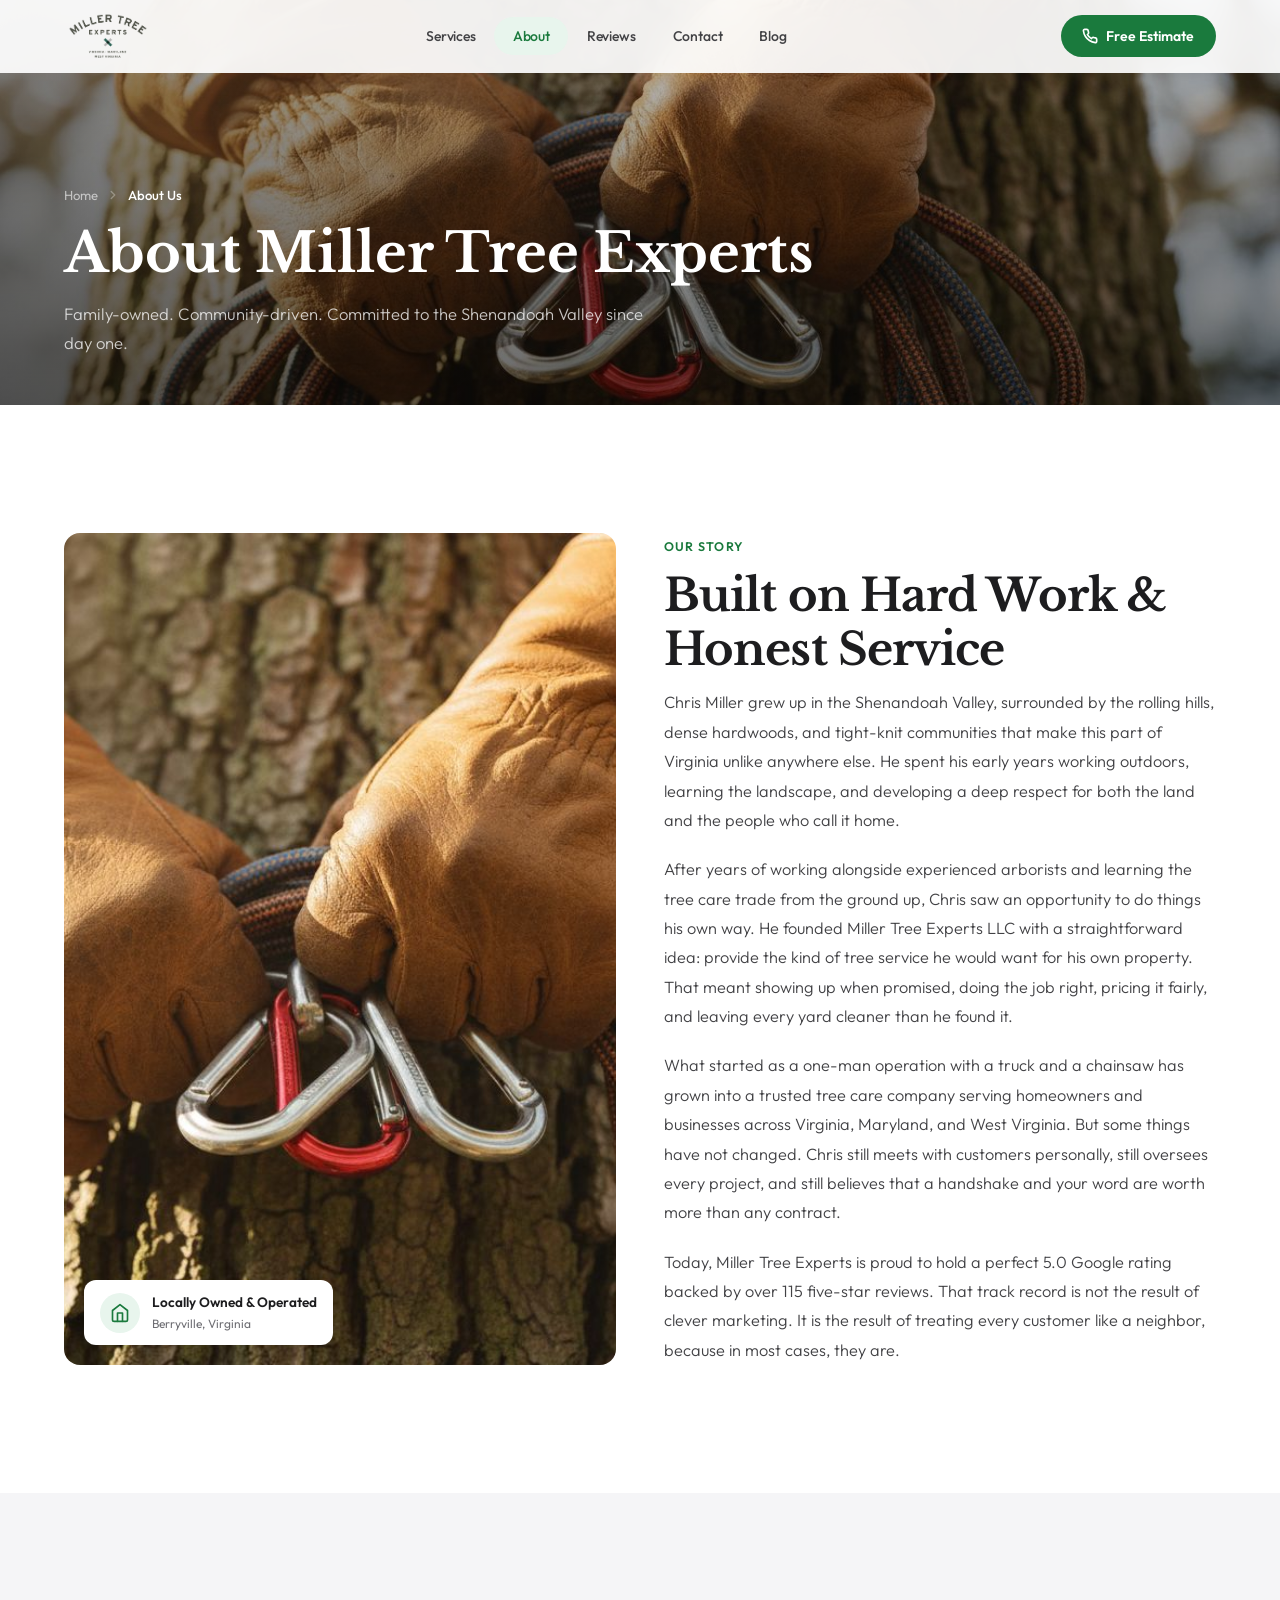
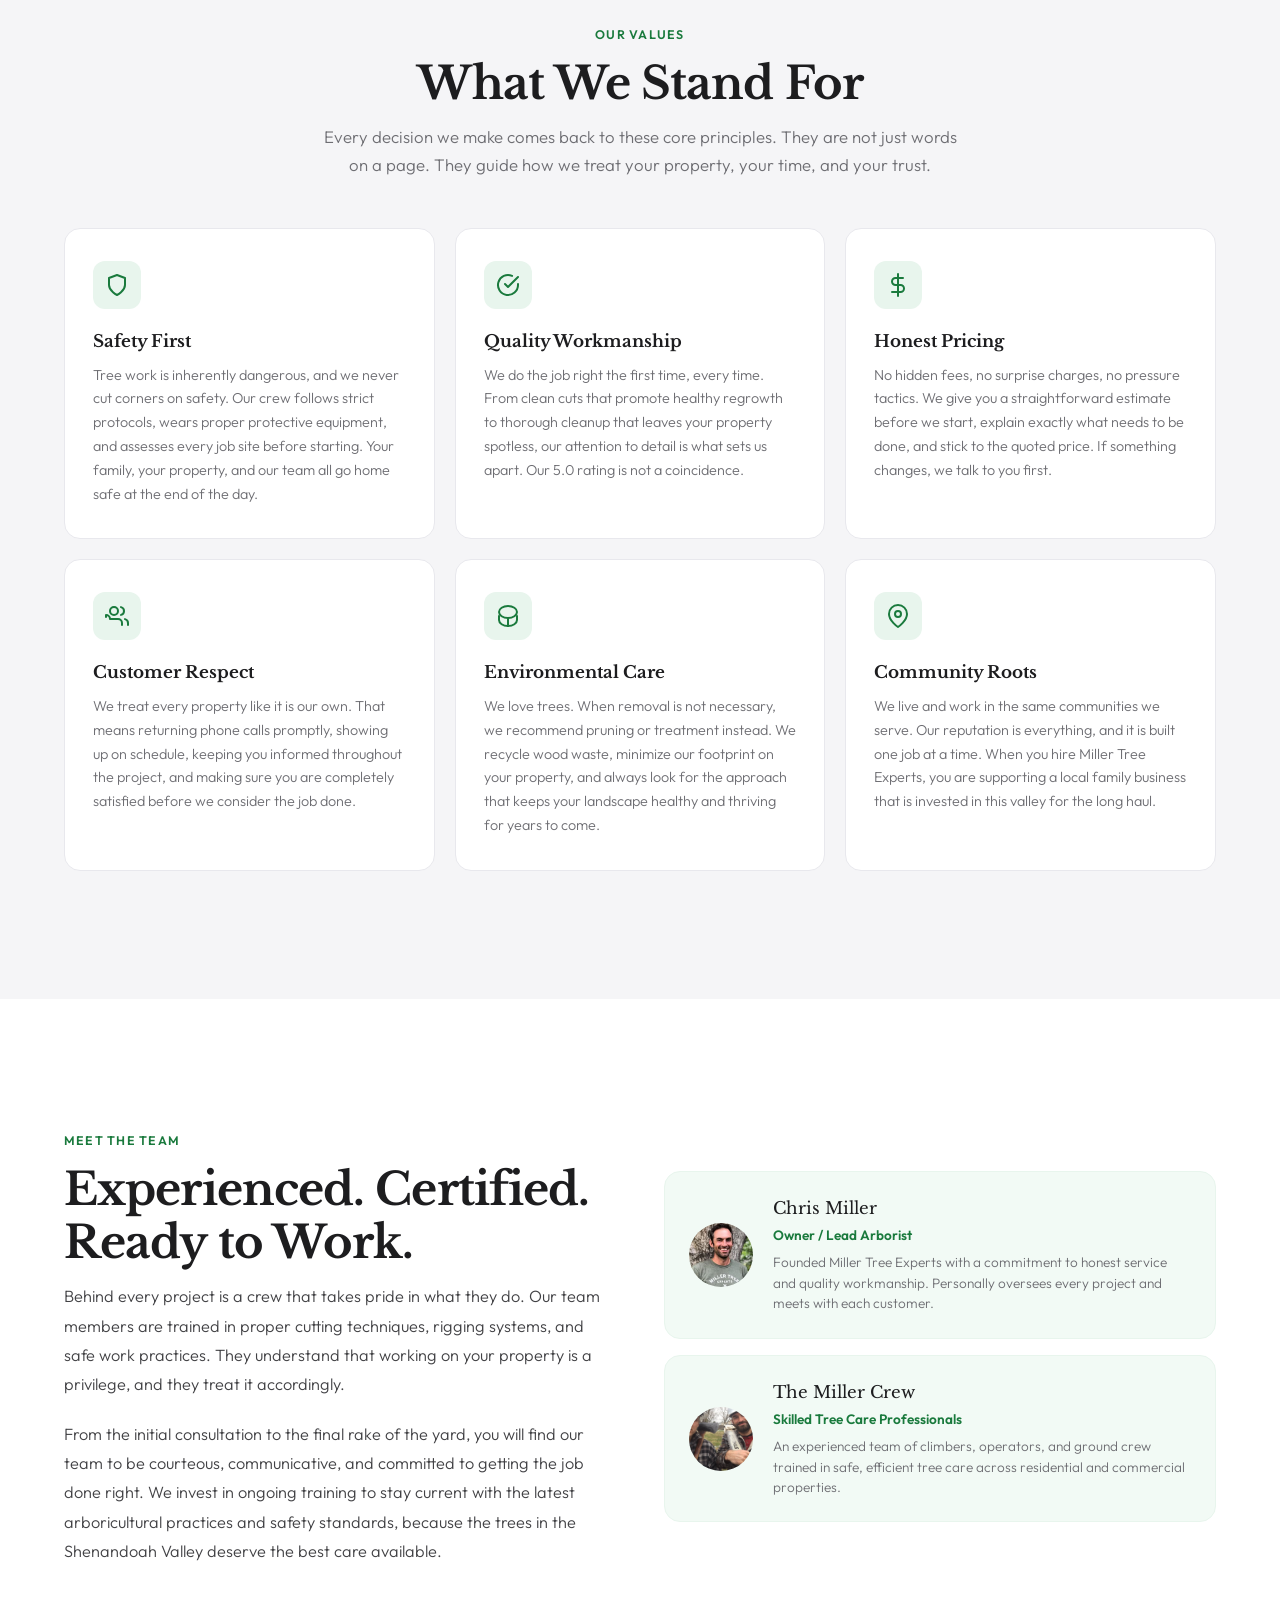
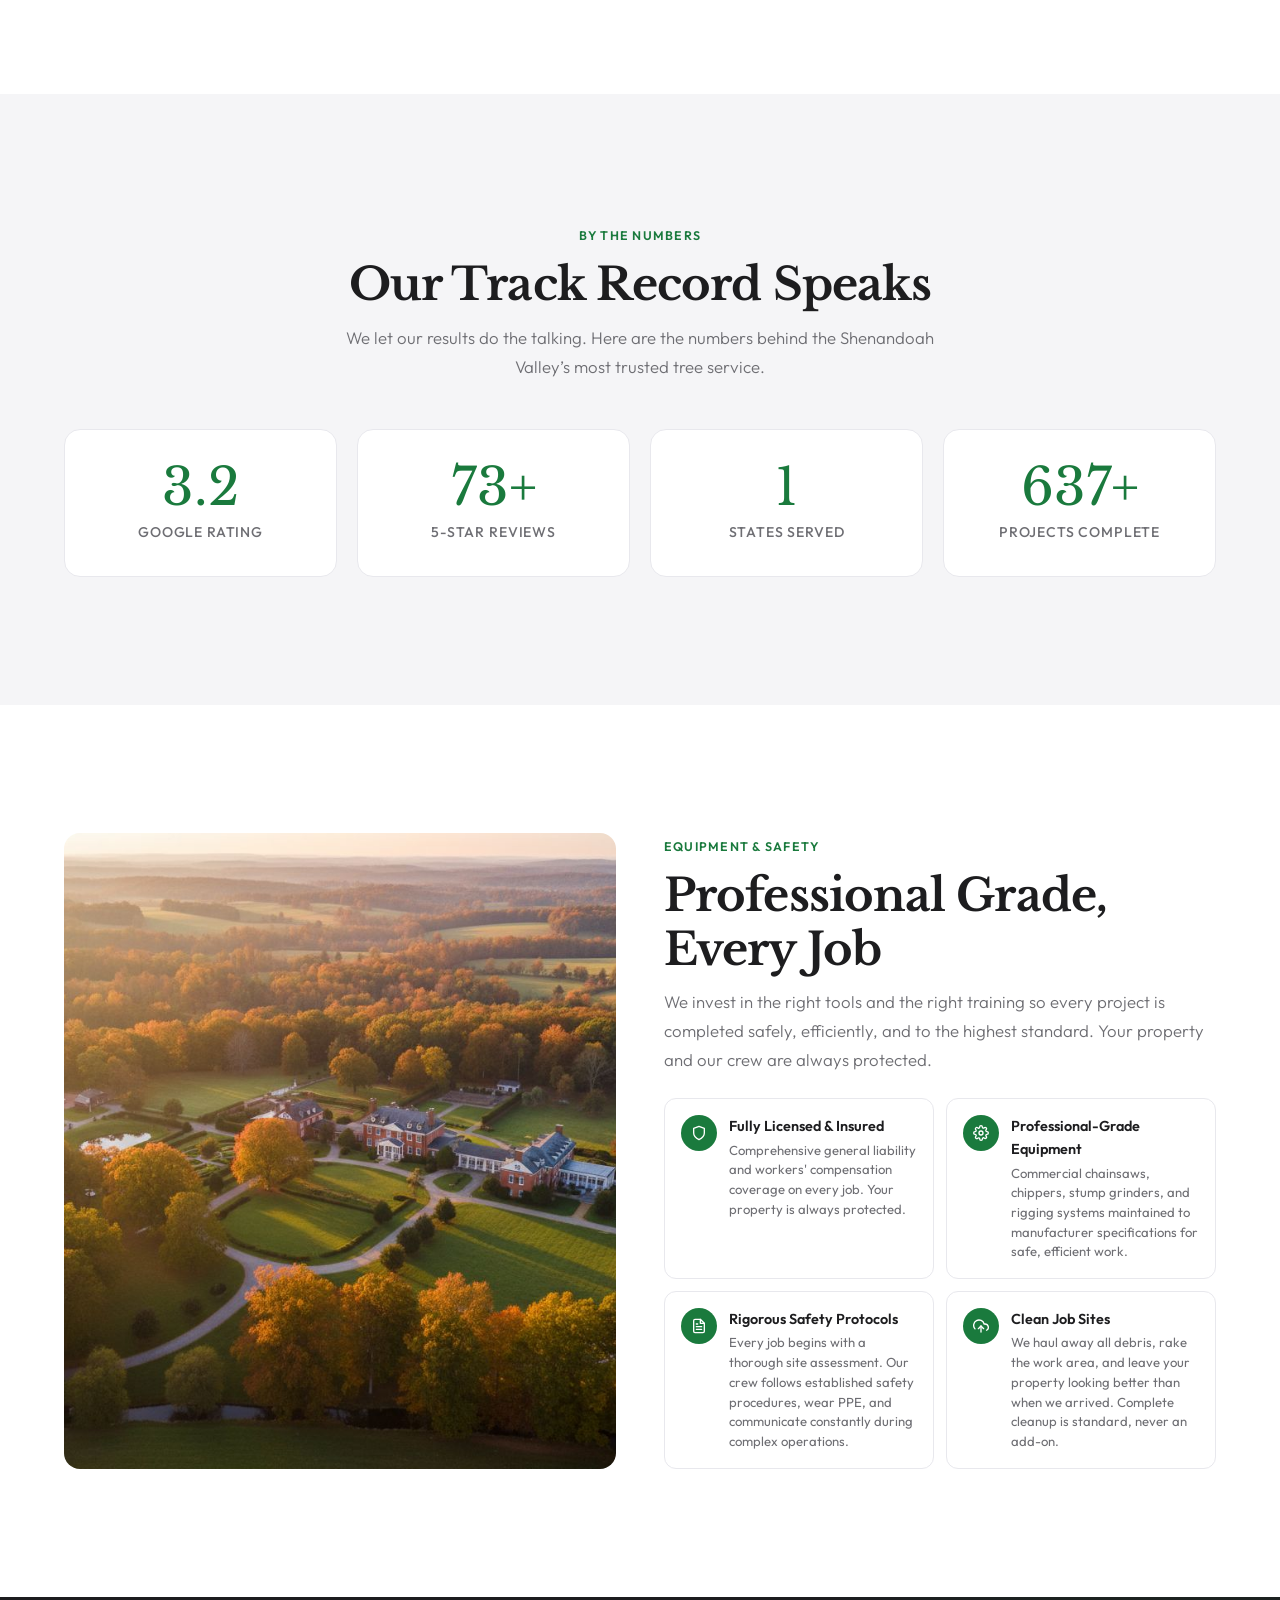
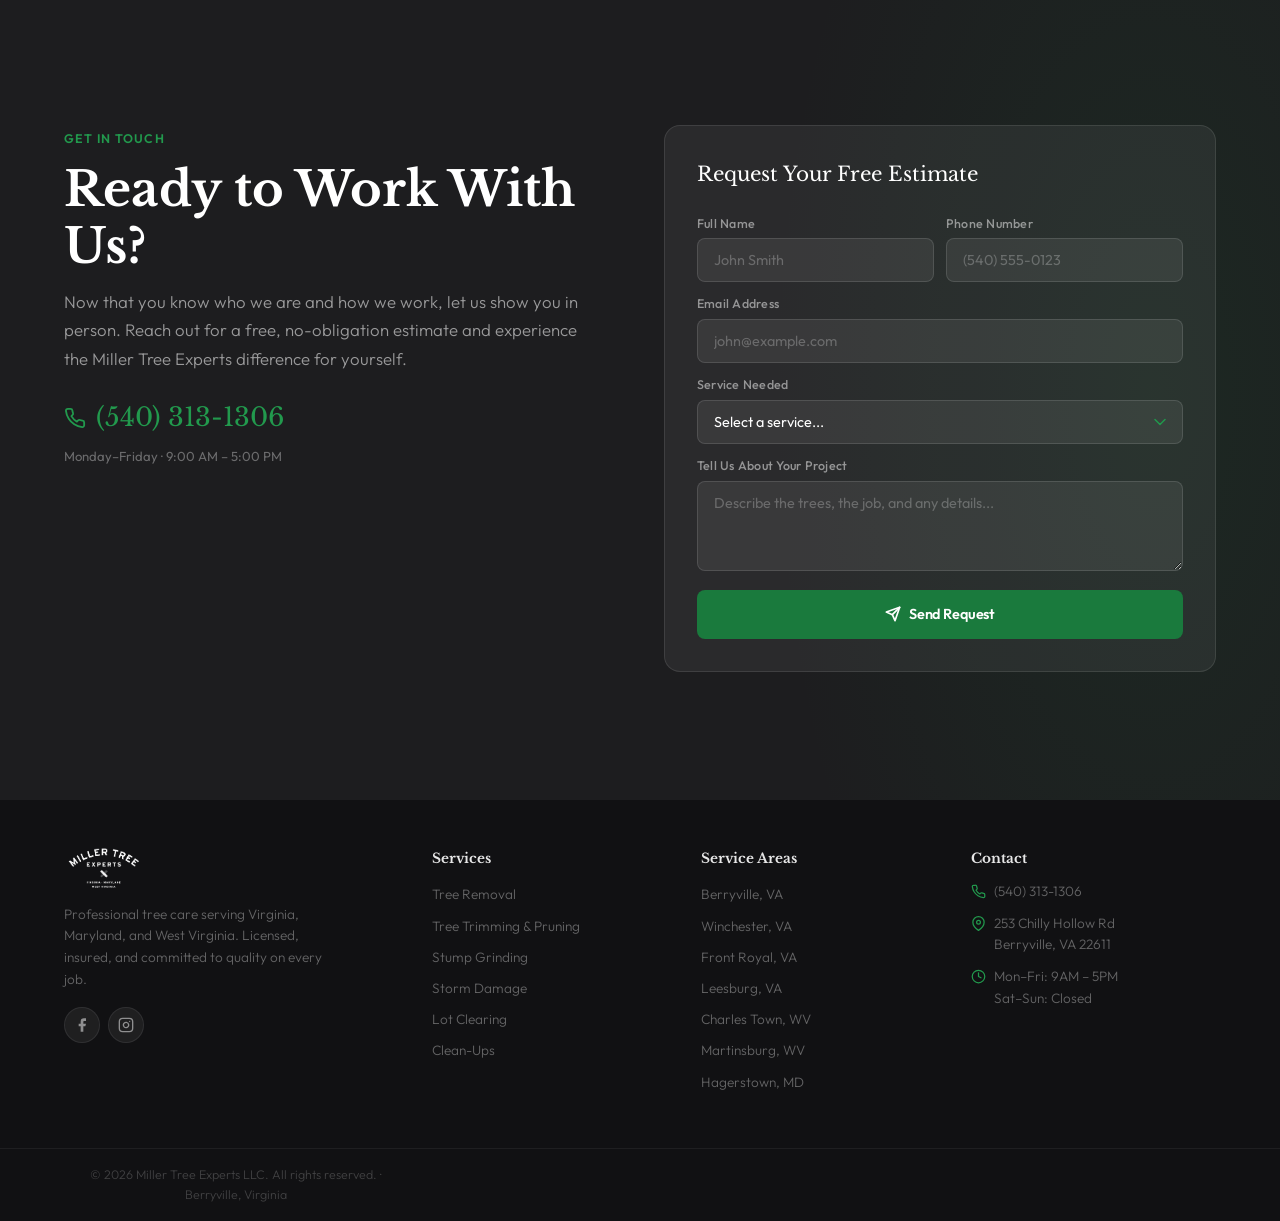
==== prototype/about.html @ 038001fb "Add all prototype pages, SEO data, and competitor research Complete prototype with all inner pages (" ====
<!DOCTYPE html>
<html lang="en">
<head>
    <meta charset="UTF-8">
    <meta name="viewport" content="width=device-width, initial-scale=1.0">
    <title>About Miller Tree Experts | Berryville VA Tree Service | Our Story</title>
    <meta name="description" content="Learn about Miller Tree Experts LLC — a family-owned tree service in Berryville, VA. Owner Chris Miller and his experienced crew serve Virginia, Maryland &amp; West Virginia with honest, quality tree care. 5.0 Google rated.">
    <meta name="keywords" content="about miller tree experts, tree service berryville va, chris miller arborist, shenandoah valley tree service, local tree company, family owned tree service">
    <meta property="og:title" content="About Miller Tree Experts | Berryville VA Tree Service">
    <meta property="og:description" content="Family-owned tree care serving Virginia, Maryland &amp; West Virginia. Meet the team behind the Shenandoah Valley's most trusted tree service.">
    <meta property="og:type" content="website">
    <meta property="og:url" content="https://millertreeexperts.com/about">
    <meta property="og:image" content="https://millertreeexperts.com/og-image.jpg">
    <meta name="twitter:card" content="summary_large_image">
    <link rel="canonical" href="https://millertreeexperts.com/about">

    <link rel="preconnect" href="https://fonts.googleapis.com">
    <link rel="preconnect" href="https://fonts.gstatic.com" crossorigin>
    <link href="https://fonts.googleapis.com/css2?family=Libre+Baskerville:ital,wght@0,400;0,700;1,400&family=Outfit:wght@300;400;500;600;700&display=swap" rel="stylesheet">

    <script type="application/ld+json">
    [
        {
            "@context": "https://schema.org",
            "@type": "LocalBusiness",
            "name": "Miller Tree Experts LLC",
            "image": "https://millertreeexperts.com/logo.png",
            "description": "Family-owned tree-care company specializing in tree removal, pruning, stump grinding and clean-ups serving Virginia, Maryland, and West Virginia.",
            "@id": "https://millertreeexperts.com",
            "url": "https://millertreeexperts.com",
            "telephone": "(540) 313-1306",
            "address": {
                "@type": "PostalAddress",
                "streetAddress": "253 Chilly Hollow Rd",
                "addressLocality": "Berryville",
                "addressRegion": "VA",
                "postalCode": "22611",
                "addressCountry": "US"
            },
            "geo": {
                "@type": "GeoCoordinates",
                "latitude": 39.1518,
                "longitude": -77.9714
            },
            "openingHoursSpecification": [
                {
                    "@type": "OpeningHoursSpecification",
                    "dayOfWeek": ["Monday","Tuesday","Wednesday","Thursday","Friday"],
                    "opens": "09:00",
                    "closes": "17:00"
                }
            ],
            "aggregateRating": {
                "@type": "AggregateRating",
                "ratingValue": "5.0",
                "reviewCount": "115",
                "bestRating": "5"
            },
            "areaServed": [
                {"@type": "State", "name": "Virginia"},
                {"@type": "State", "name": "Maryland"},
                {"@type": "State", "name": "West Virginia"}
            ],
            "founder": {
                "@type": "Person",
                "name": "Chris Miller",
                "jobTitle": "Owner / Lead Arborist"
            },
            "sameAs": [
                "https://www.facebook.com/millertreeexpert/",
                "https://www.instagram.com/millertreeexperts/"
            ]
        },
        {
            "@context": "https://schema.org",
            "@type": "AboutPage",
            "name": "About Miller Tree Experts",
            "description": "Learn about Miller Tree Experts LLC, a family-owned tree service based in Berryville, Virginia, serving communities across Virginia, Maryland, and West Virginia.",
            "url": "https://millertreeexperts.com/about",
            "mainEntity": {
                "@type": "LocalBusiness",
                "@id": "https://millertreeexperts.com"
            }
        }
    ]
    </script>

    <link rel="stylesheet" href="css/global.css">

    <style>
        /* ========================================
           OUR STORY (about grid)
           ======================================== */
        .story__grid {
            display: grid;
            grid-template-columns: 1fr;
            gap: var(--space-lg);
            align-items: stretch;
        }
        .story__image {
            border-radius: var(--radius-lg);
            overflow: hidden;
            position: relative;
        }
        .story__image img {
            width: 100%;
            height: 100%;
            object-fit: cover;
        }
        .story__image-badge {
            position: absolute;
            bottom: 1.25rem;
            left: 1.25rem;
            background: var(--white);
            border-radius: var(--radius-md);
            padding: 0.75rem 1rem;
            display: flex;
            align-items: center;
            gap: 0.75rem;
            box-shadow: var(--shadow-lg);
        }
        .story__image-badge-icon {
            width: 40px; height: 40px;
            background: var(--green-pale);
            border-radius: 50%;
            display: flex;
            align-items: center;
            justify-content: center;
        }
        .story__image-badge-icon svg { width: 20px; height: 20px; color: var(--green); }
        .story__image-badge-text { font-weight: 600; font-size: 0.85rem; }
        .story__image-badge-sub { font-size: 0.75rem; color: var(--slate-light); }

        .story__text p {
            font-size: 1.02rem;
            color: var(--slate-mid);
            line-height: 1.8;
            margin-bottom: 1.25rem;
            font-weight: 300;
        }
        .story__text p:last-child {
            margin-bottom: 0;
        }

        /* ========================================
           VALUES GRID
           ======================================== */
        .values__grid {
            display: grid;
            grid-template-columns: 1fr;
            gap: 1.25rem;
        }
        .value-card {
            background: var(--white);
            border: 1px solid var(--gray-200);
            border-radius: var(--radius-lg);
            padding: 2rem 1.75rem;
            transition: transform var(--transition), box-shadow var(--transition), border-color var(--transition);
        }
        .value-card:hover {
            transform: translateY(-4px);
            box-shadow: var(--shadow-lg);
            border-color: transparent;
        }
        .value-card__icon {
            width: 48px; height: 48px;
            background: var(--green-pale);
            border-radius: var(--radius-md);
            display: flex;
            align-items: center;
            justify-content: center;
            color: var(--green);
            margin-bottom: 1.25rem;
        }
        .value-card__icon svg { width: 24px; height: 24px; }
        .value-card__title {
            font-family: var(--font-heading);
            font-size: 1.05rem;
            color: var(--slate);
            margin-bottom: 0.5rem;
        }
        .value-card__desc {
            font-size: 0.9rem;
            color: var(--slate-light);
            line-height: 1.65;
            font-weight: 300;
        }

        /* ========================================
           TEAM SECTION
           ======================================== */
        .team__grid {
            display: grid;
            grid-template-columns: 1fr;
            gap: var(--space-lg);
            align-items: center;
        }
        .team__content p {
            font-size: 1.02rem;
            color: var(--slate-mid);
            line-height: 1.8;
            margin-bottom: 1.25rem;
            font-weight: 300;
        }
        .team__content p:last-child {
            margin-bottom: 0;
        }
        .team__members {
            display: grid;
            grid-template-columns: 1fr;
            gap: 1rem;
        }
        .team-card {
            display: flex;
            align-items: center;
            gap: 1.25rem;
            background: var(--green-wash);
            border: 1px solid var(--green-pale);
            border-radius: var(--radius-lg);
            padding: 1.5rem;
            transition: transform var(--transition), box-shadow var(--transition);
        }
        .team-card:hover {
            transform: translateY(-2px);
            box-shadow: var(--shadow-md);
        }
        .team-card__avatar {
            width: 64px; height: 64px;
            min-width: 64px;
            border-radius: 50%;
            overflow: hidden;
        }
        .team-card__avatar img {
            width: 100%;
            height: 100%;
            object-fit: cover;
            display: block;
        }
        .team-card__name {
            font-family: var(--font-heading);
            font-size: 1.05rem;
            color: var(--slate);
            margin-bottom: 0.15rem;
        }
        .team-card__role {
            font-size: 0.85rem;
            color: var(--green);
            font-weight: 600;
            margin-bottom: 0.35rem;
        }
        .team-card__desc {
            font-size: 0.85rem;
            color: var(--slate-light);
            line-height: 1.5;
            font-weight: 300;
        }

        /* ========================================
           STATS (bigger version)
           ======================================== */
        .stats-big {
            display: grid;
            grid-template-columns: repeat(2, 1fr);
            gap: 1.25rem;
        }
        .stat-big {
            background: var(--white);
            border: 1px solid var(--gray-200);
            border-radius: var(--radius-lg);
            padding: 2rem 1.5rem;
            text-align: center;
            transition: transform var(--transition), box-shadow var(--transition);
        }
        .stat-big:hover {
            transform: translateY(-4px);
            box-shadow: var(--shadow-lg);
        }
        .stat-big__number {
            font-family: var(--font-heading);
            font-size: clamp(2.4rem, 4vw, 3.2rem);
            color: var(--green);
            line-height: 1;
            margin-bottom: 0.5rem;
        }
        .stat-big__label {
            font-size: 0.88rem;
            font-weight: 500;
            color: var(--slate-light);
            text-transform: uppercase;
            letter-spacing: 0.06em;
        }

        /* ========================================
           EQUIPMENT SECTION
           ======================================== */
        .equipment__grid {
            display: grid;
            grid-template-columns: 1fr;
            gap: var(--space-lg);
            align-items: stretch;
        }
        .equipment__image {
            border-radius: var(--radius-lg);
            overflow: hidden;
        }
        .equipment__image img {
            width: 100%;
            height: 100%;
            object-fit: cover;
        }
        .equipment__features {
            display: grid;
            grid-template-columns: 1fr;
            gap: 0.75rem;
            margin-top: var(--space-md);
        }
        .equipment__feat {
            display: flex;
            align-items: flex-start;
            gap: 0.75rem;
            padding: 1rem;
            background: var(--white);
            border-radius: var(--radius-md);
            border: 1px solid var(--gray-200);
        }
        .equipment__feat-icon {
            width: 36px; height: 36px;
            min-width: 36px;
            background: var(--green);
            border-radius: 50%;
            display: flex;
            align-items: center;
            justify-content: center;
            color: var(--white);
        }
        .equipment__feat-icon svg { width: 16px; height: 16px; }
        .equipment__feat-title {
            font-weight: 600;
            font-size: 0.9rem;
            margin-bottom: 0.15rem;
        }
        .equipment__feat-desc {
            font-size: 0.82rem;
            color: var(--slate-light);
            line-height: 1.5;
        }

        /* ========================================
           RESPONSIVE
           ======================================== */
        @media (min-width: 640px) {
            .values__grid { grid-template-columns: repeat(2, 1fr); }
            .stats-big { grid-template-columns: repeat(4, 1fr); }
            .team__members { grid-template-columns: 1fr; }
            .equipment__features { grid-template-columns: 1fr 1fr; }
        }

        @media (min-width: 768px) {
            .values__grid { grid-template-columns: repeat(3, 1fr); }
        }

        @media (min-width: 1024px) {
            .story__grid { grid-template-columns: 1fr 1fr; }
            .team__grid { grid-template-columns: 1fr 1fr; }
            .equipment__grid { grid-template-columns: 1fr 1fr; }
        }
    </style>
</head>

<body>

    <!-- NAV -->
    <header class="nav" role="banner">
        <div class="container">
            <a href="index-v2.html" class="nav__logo" aria-label="Miller Tree Experts - Home">
                <img src="images/miller-tree-logo.png" alt="Miller Tree Experts LLC logo" width="140" height="44">
            </a>
            <nav class="nav__links" aria-label="Main navigation">
                <a href="services.html">Services</a>
                <a href="about.html" class="active">About</a>
                <a href="reviews.html">Reviews</a>
                <a href="contact.html">Contact</a>
                <a href="blog.html">Blog</a>
            </nav>
            <div class="nav__cta">
                <a href="contact.html">
                    <svg viewBox="0 0 24 24" fill="none" stroke="currentColor" stroke-width="2.5" stroke-linecap="round" stroke-linejoin="round"><path d="M22 16.92v3a2 2 0 01-2.18 2 19.79 19.79 0 01-8.63-3.07 19.5 19.5 0 01-6-6 19.79 19.79 0 01-3.07-8.67A2 2 0 014.11 2h3a2 2 0 012 1.72c.127.96.361 1.903.7 2.81a2 2 0 01-.45 2.11L8.09 9.91a16 16 0 006 6l1.27-1.27a2 2 0 012.11-.45c.907.339 1.85.573 2.81.7A2 2 0 0122 16.92z"/></svg>
                    Free Estimate
                </a>
            </div>
            <button class="nav__toggle" aria-label="Toggle menu" aria-expanded="false">
                <span></span>
            </button>
        </div>
        <nav class="nav__mobile" aria-label="Mobile navigation">
            <div class="nav__mobile-inner">
                <a href="services.html">Services</a>
                <a href="about.html">About</a>
                <a href="reviews.html">Reviews</a>
                <a href="contact.html">Contact</a>
                <a href="blog.html">Blog</a>
                <a href="tel:5403131306" class="nav__mobile-phone">
                    <svg viewBox="0 0 24 24" fill="none" stroke="currentColor" stroke-width="2.5" stroke-linecap="round" stroke-linejoin="round" width="16" height="16"><path d="M22 16.92v3a2 2 0 01-2.18 2 19.79 19.79 0 01-8.63-3.07 19.5 19.5 0 01-6-6 19.79 19.79 0 01-3.07-8.67A2 2 0 014.11 2h3a2 2 0 012 1.72c.127.96.361 1.903.7 2.81a2 2 0 01-.45 2.11L8.09 9.91a16 16 0 006 6l1.27-1.27a2 2 0 012.11-.45c.907.339 1.85.573 2.81.7A2 2 0 0122 16.92z"/></svg>
                    (540) 313-1306
                </a>
            </div>
        </nav>
    </header>

    <main>

        <!-- PAGE HERO -->
        <section class="page-hero" aria-labelledby="page-hero-title">
            <div class="page-hero__image" role="presentation">
                <img src="images/generated/about-bg.jpg" alt="" aria-hidden="true">
            </div>
            <div class="page-hero__content">
                <div class="container">
                    <nav class="page-hero__breadcrumb" aria-label="Breadcrumb">
                        <a href="index-v2.html">Home</a>
                        <svg viewBox="0 0 24 24" fill="none" stroke="currentColor" stroke-width="2.5" stroke-linecap="round" stroke-linejoin="round"><polyline points="9 18 15 12 9 6"/></svg>
                        <span>About Us</span>
                    </nav>
                    <h1 id="page-hero-title" class="page-hero__title">About Miller Tree Experts</h1>
                    <p class="page-hero__subtitle">Family-owned. Community-driven. Committed to the Shenandoah Valley since day one.</p>
                </div>
            </div>
        </section>

        <!-- OUR STORY -->
        <section class="section section--lg" aria-labelledby="story-title">
            <div class="container">
                <div class="story__grid">
                    <div class="story__image reveal">
                        <img src="images/generated/about-bg.jpg" alt="Miller Tree Experts crew working on a tree care project in the Shenandoah Valley" loading="lazy">
                        <div class="story__image-badge">
                            <div class="story__image-badge-icon">
                                <svg viewBox="0 0 24 24" fill="none" stroke="currentColor" stroke-width="2" stroke-linecap="round" stroke-linejoin="round"><path d="M3 9l9-7 9 7v11a2 2 0 01-2 2H5a2 2 0 01-2-2z"/><polyline points="9 22 9 12 15 12 15 22"/></svg>
                            </div>
                            <div>
                                <div class="story__image-badge-text">Locally Owned &amp; Operated</div>
                                <div class="story__image-badge-sub">Berryville, Virginia</div>
                            </div>
                        </div>
                    </div>

                    <div class="reveal">
                        <div class="section__eyebrow">Our Story</div>
                        <h2 id="story-title" class="section__title">Built on Hard Work &amp; Honest Service</h2>
                        <div class="story__text">
                            <p>Chris Miller grew up in the Shenandoah Valley, surrounded by the rolling hills, dense hardwoods, and tight-knit communities that make this part of Virginia unlike anywhere else. He spent his early years working outdoors, learning the landscape, and developing a deep respect for both the land and the people who call it home.</p>
                            <p>After years of working alongside experienced arborists and learning the tree care trade from the ground up, Chris saw an opportunity to do things his own way. He founded Miller Tree Experts LLC with a straightforward idea: provide the kind of tree service he would want for his own property. That meant showing up when promised, doing the job right, pricing it fairly, and leaving every yard cleaner than he found it.</p>
                            <p>What started as a one-man operation with a truck and a chainsaw has grown into a trusted tree care company serving homeowners and businesses across Virginia, Maryland, and West Virginia. But some things have not changed. Chris still meets with customers personally, still oversees every project, and still believes that a handshake and your word are worth more than any contract.</p>
                            <p>Today, Miller Tree Experts is proud to hold a perfect 5.0 Google rating backed by over 115 five-star reviews. That track record is not the result of clever marketing. It is the result of treating every customer like a neighbor, because in most cases, they are.</p>
                        </div>
                    </div>
                </div>
            </div>
        </section>

        <!-- VALUES -->
        <section class="section section--lg section--gray" aria-labelledby="values-title">
            <div class="container">
                <div class="section__header reveal">
                    <div class="section__eyebrow">Our Values</div>
                    <h2 id="values-title" class="section__title">What We Stand For</h2>
                    <p class="section__desc">Every decision we make comes back to these core principles. They are not just words on a page. They guide how we treat your property, your time, and your trust.</p>
                </div>

                <div class="values__grid">
                    <article class="value-card reveal reveal-d1">
                        <div class="value-card__icon">
                            <svg viewBox="0 0 24 24" fill="none" stroke="currentColor" stroke-width="2" stroke-linecap="round" stroke-linejoin="round"><path d="M12 22s8-4 8-10V5l-8-3-8 3v7c0 6 8 10 8 10z"/></svg>
                        </div>
                        <h3 class="value-card__title">Safety First</h3>
                        <p class="value-card__desc">Tree work is inherently dangerous, and we never cut corners on safety. Our crew follows strict protocols, wears proper protective equipment, and assesses every job site before starting. Your family, your property, and our team all go home safe at the end of the day.</p>
                    </article>

                    <article class="value-card reveal reveal-d2">
                        <div class="value-card__icon">
                            <svg viewBox="0 0 24 24" fill="none" stroke="currentColor" stroke-width="2" stroke-linecap="round" stroke-linejoin="round"><path d="M22 11.08V12a10 10 0 11-5.93-9.14"/><polyline points="22 4 12 14.01 9 11.01"/></svg>
                        </div>
                        <h3 class="value-card__title">Quality Workmanship</h3>
                        <p class="value-card__desc">We do the job right the first time, every time. From clean cuts that promote healthy regrowth to thorough cleanup that leaves your property spotless, our attention to detail is what sets us apart. Our 5.0 rating is not a coincidence.</p>
                    </article>

                    <article class="value-card reveal reveal-d3">
                        <div class="value-card__icon">
                            <svg viewBox="0 0 24 24" fill="none" stroke="currentColor" stroke-width="2" stroke-linecap="round" stroke-linejoin="round"><line x1="12" y1="1" x2="12" y2="23"/><path d="M17 5H9.5a3.5 3.5 0 000 7h5a3.5 3.5 0 010 7H6"/></svg>
                        </div>
                        <h3 class="value-card__title">Honest Pricing</h3>
                        <p class="value-card__desc">No hidden fees, no surprise charges, no pressure tactics. We give you a straightforward estimate before we start, explain exactly what needs to be done, and stick to the quoted price. If something changes, we talk to you first.</p>
                    </article>

                    <article class="value-card reveal reveal-d4">
                        <div class="value-card__icon">
                            <svg viewBox="0 0 24 24" fill="none" stroke="currentColor" stroke-width="2" stroke-linecap="round" stroke-linejoin="round"><path d="M17 21v-2a4 4 0 00-4-4H5a4 4 0 00-4-4v2"/><circle cx="9" cy="7" r="4"/><path d="M23 21v-2a4 4 0 00-3-3.87"/><path d="M16 3.13a4 4 0 010 7.75"/></svg>
                        </div>
                        <h3 class="value-card__title">Customer Respect</h3>
                        <p class="value-card__desc">We treat every property like it is our own. That means returning phone calls promptly, showing up on schedule, keeping you informed throughout the project, and making sure you are completely satisfied before we consider the job done.</p>
                    </article>

                    <article class="value-card reveal reveal-d5">
                        <div class="value-card__icon">
                            <svg viewBox="0 0 24 24" fill="none" stroke="currentColor" stroke-width="2" stroke-linecap="round" stroke-linejoin="round"><path d="M12 22c-4.97 0-9-2.686-9-6v-4"/><path d="M12 22c4.97 0 9-2.686 9-6v-4"/><path d="M12 14c-4.97 0-9-2.686-9-6S7.03 2 12 2s9 2.686 9 6-4.03 6-9 6z"/><path d="M12 14v8"/></svg>
                        </div>
                        <h3 class="value-card__title">Environmental Care</h3>
                        <p class="value-card__desc">We love trees. When removal is not necessary, we recommend pruning or treatment instead. We recycle wood waste, minimize our footprint on your property, and always look for the approach that keeps your landscape healthy and thriving for years to come.</p>
                    </article>

                    <article class="value-card reveal reveal-d6">
                        <div class="value-card__icon">
                            <svg viewBox="0 0 24 24" fill="none" stroke="currentColor" stroke-width="2" stroke-linecap="round" stroke-linejoin="round"><path d="M21 10c0 7-9 13-9 13s-9-6-9-13a9 9 0 0118 0z"/><circle cx="12" cy="10" r="3"/></svg>
                        </div>
                        <h3 class="value-card__title">Community Roots</h3>
                        <p class="value-card__desc">We live and work in the same communities we serve. Our reputation is everything, and it is built one job at a time. When you hire Miller Tree Experts, you are supporting a local family business that is invested in this valley for the long haul.</p>
                    </article>
                </div>
            </div>
        </section>

        <!-- MEET THE TEAM -->
        <section class="section section--lg" aria-labelledby="team-title">
            <div class="container">
                <div class="team__grid">
                    <div class="reveal">
                        <div class="section__eyebrow">Meet the Team</div>
                        <h2 id="team-title" class="section__title">Experienced. Certified. Ready to Work.</h2>
                        <div class="team__content">
                            <p>Behind every project is a crew that takes pride in what they do. Our team members are trained in proper cutting techniques, rigging systems, and safe work practices. They understand that working on your property is a privilege, and they treat it accordingly.</p>
                            <p>From the initial consultation to the final rake of the yard, you will find our team to be courteous, communicative, and committed to getting the job done right. We invest in ongoing training to stay current with the latest arboricultural practices and safety standards, because the trees in the Shenandoah Valley deserve the best care available.</p>
                        </div>
                    </div>

                    <div class="team__members reveal">
                        <div class="team-card reveal reveal-d1">
                            <div class="team-card__avatar">
                                <img src="images/fb-profile-1.jpg" alt="Chris Miller, Owner of Miller Tree Experts">
                            </div>
                            <div>
                                <div class="team-card__name">Chris Miller</div>
                                <div class="team-card__role">Owner / Lead Arborist</div>
                                <div class="team-card__desc">Founded Miller Tree Experts with a commitment to honest service and quality workmanship. Personally oversees every project and meets with each customer.</div>
                            </div>
                        </div>
                        <div class="team-card reveal reveal-d2">
                            <div class="team-card__avatar">
                                <img src="images/yelp-tree-service-4.jpg" alt="The Miller Tree Experts crew">
                            </div>
                            <div>
                                <div class="team-card__name">The Miller Crew</div>
                                <div class="team-card__role">Skilled Tree Care Professionals</div>
                                <div class="team-card__desc">An experienced team of climbers, operators, and ground crew trained in safe, efficient tree care across residential and commercial properties.</div>
                            </div>
                        </div>
                    </div>
                </div>
            </div>
        </section>

        <!-- STATS -->
        <section class="section section--lg section--gray" aria-labelledby="stats-title">
            <div class="container">
                <div class="section__header reveal">
                    <div class="section__eyebrow">By The Numbers</div>
                    <h2 id="stats-title" class="section__title">Our Track Record Speaks</h2>
                    <p class="section__desc">We let our results do the talking. Here are the numbers behind the Shenandoah Valley&rsquo;s most trusted tree service.</p>
                </div>

                <div class="stats-big reveal">
                    <div class="stat-big reveal reveal-d1">
                        <div class="stat-big__number" data-count="5.0" data-decimals="1">0</div>
                        <div class="stat-big__label">Google Rating</div>
                    </div>
                    <div class="stat-big reveal reveal-d2">
                        <div class="stat-big__number" data-count="115" data-suffix="+">0</div>
                        <div class="stat-big__label">5-Star Reviews</div>
                    </div>
                    <div class="stat-big reveal reveal-d3">
                        <div class="stat-big__number" data-count="3">0</div>
                        <div class="stat-big__label">States Served</div>
                    </div>
                    <div class="stat-big reveal reveal-d4">
                        <div class="stat-big__number" data-count="1000" data-suffix="+">0</div>
                        <div class="stat-big__label">Projects Complete</div>
                    </div>
                </div>
            </div>
        </section>

        <!-- EQUIPMENT & SAFETY -->
        <section class="section section--lg" aria-labelledby="equipment-title">
            <div class="container">
                <div class="equipment__grid">
                    <div class="equipment__image reveal">
                        <img src="images/generated/property-trees.jpg" alt="Miller Tree Experts professional equipment at a residential job site" loading="lazy">
                    </div>

                    <div class="reveal">
                        <div class="section__eyebrow">Equipment &amp; Safety</div>
                        <h2 id="equipment-title" class="section__title">Professional Grade, Every Job</h2>
                        <p class="section__desc">We invest in the right tools and the right training so every project is completed safely, efficiently, and to the highest standard. Your property and our crew are always protected.</p>

                        <div class="equipment__features">
                            <div class="equipment__feat reveal reveal-d1">
                                <div class="equipment__feat-icon">
                                    <svg viewBox="0 0 24 24" fill="none" stroke="currentColor" stroke-width="2" stroke-linecap="round" stroke-linejoin="round"><path d="M12 22s8-4 8-10V5l-8-3-8 3v7c0 6 8 10 8 10z"/></svg>
                                </div>
                                <div>
                                    <div class="equipment__feat-title">Fully Licensed &amp; Insured</div>
                                    <div class="equipment__feat-desc">Comprehensive general liability and workers' compensation coverage on every job. Your property is always protected.</div>
                                </div>
                            </div>
                            <div class="equipment__feat reveal reveal-d2">
                                <div class="equipment__feat-icon">
                                    <svg viewBox="0 0 24 24" fill="none" stroke="currentColor" stroke-width="2" stroke-linecap="round" stroke-linejoin="round"><circle cx="12" cy="12" r="3"/><path d="M19.4 15a1.65 1.65 0 00.33 1.82l.06.06a2 2 0 010 2.83 2 2 0 01-2.83 0l-.06-.06a1.65 1.65 0 00-1.82-.33 1.65 1.65 0 00-1 1.51V21a2 2 0 01-4 0v-.09A1.65 1.65 0 009 19.4a1.65 1.65 0 00-1.82.33l-.06.06a2 2 0 01-2.83-2.83l.06-.06A1.65 1.65 0 004.68 15a1.65 1.65 0 00-1.51-1H3a2 2 0 010-4h.09A1.65 1.65 0 004.6 9a1.65 1.65 0 00-.33-1.82l-.06-.06a2 2 0 012.83-2.83l.06.06A1.65 1.65 0 009 4.68a1.65 1.65 0 001-1.51V3a2 2 0 014 0v.09a1.65 1.65 0 001 1.51 1.65 1.65 0 001.82-.33l.06-.06a2 2 0 012.83 2.83l-.06.06A1.65 1.65 0 0019.4 9a1.65 1.65 0 001.51 1H21a2 2 0 010 4h-.09a1.65 1.65 0 00-1.51 1z"/></svg>
                                </div>
                                <div>
                                    <div class="equipment__feat-title">Professional-Grade Equipment</div>
                                    <div class="equipment__feat-desc">Commercial chainsaws, chippers, stump grinders, and rigging systems maintained to manufacturer specifications for safe, efficient work.</div>
                                </div>
                            </div>
                            <div class="equipment__feat reveal reveal-d3">
                                <div class="equipment__feat-icon">
                                    <svg viewBox="0 0 24 24" fill="none" stroke="currentColor" stroke-width="2" stroke-linecap="round" stroke-linejoin="round"><path d="M14 2H6a2 2 0 00-2 2v16a2 2 0 002 2h12a2 2 0 002-2V8z"/><polyline points="14 2 14 8 20 8"/><line x1="16" y1="13" x2="8" y2="13"/><line x1="16" y1="17" x2="8" y2="17"/><polyline points="10 9 9 9 8 9"/></svg>
                                </div>
                                <div>
                                    <div class="equipment__feat-title">Rigorous Safety Protocols</div>
                                    <div class="equipment__feat-desc">Every job begins with a thorough site assessment. Our crew follows established safety procedures, wear PPE, and communicate constantly during complex operations.</div>
                                </div>
                            </div>
                            <div class="equipment__feat reveal reveal-d4">
                                <div class="equipment__feat-icon">
                                    <svg viewBox="0 0 24 24" fill="none" stroke="currentColor" stroke-width="2" stroke-linecap="round" stroke-linejoin="round"><polyline points="16 16 12 12 8 16"/><line x1="12" y1="12" x2="12" y2="21"/><path d="M20.39 18.39A5 5 0 0018 9h-1.26A8 8 0 103 16.3"/></svg>
                                </div>
                                <div>
                                    <div class="equipment__feat-title">Clean Job Sites</div>
                                    <div class="equipment__feat-desc">We haul away all debris, rake the work area, and leave your property looking better than when we arrived. Complete cleanup is standard, never an add-on.</div>
                                </div>
                            </div>
                        </div>
                    </div>
                </div>
            </div>
        </section>

        <!-- CTA -->
        <section class="cta" id="contact" aria-labelledby="cta-title">
            <div class="container">
                <div class="reveal">
                    <div class="section__eyebrow" style="color: var(--green-light);">Get In Touch</div>
                    <h2 id="cta-title" class="cta__title">Ready to Work With Us?</h2>
                    <p class="cta__text">Now that you know who we are and how we work, let us show you in person. Reach out for a free, no-obligation estimate and experience the Miller Tree Experts difference for yourself.</p>
                    <a href="tel:5403131306" class="cta__phone">
                        <svg viewBox="0 0 24 24" fill="none" stroke="currentColor" stroke-width="2" stroke-linecap="round" stroke-linejoin="round"><path d="M22 16.92v3a2 2 0 01-2.18 2 19.79 19.79 0 01-8.63-3.07 19.5 19.5 0 01-6-6 19.79 19.79 0 01-3.07-8.67A2 2 0 014.11 2h3a2 2 0 012 1.72c.127.96.361 1.903.7 2.81a2 2 0 01-.45 2.11L8.09 9.91a16 16 0 006 6l1.27-1.27a2 2 0 012.11-.45c.907.339 1.85.573 2.81.7A2 2 0 0122 16.92z"/></svg>
                        (540) 313-1306
                    </a>
                    <div class="cta__hours">Monday&ndash;Friday &middot; 9:00 AM &ndash; 5:00 PM</div>
                </div>

                <div class="cta__form reveal">
                    <div class="cta__form-title">Request Your Free Estimate</div>
                    <form action="#" method="POST" aria-label="Free estimate request form">
                        <div class="form-row">
                            <div class="form-group">
                                <label for="name">Full Name</label>
                                <input type="text" id="name" name="name" placeholder="John Smith" required>
                            </div>
                            <div class="form-group">
                                <label for="phone">Phone Number</label>
                                <input type="tel" id="phone" name="phone" placeholder="(540) 555-0123" required>
                            </div>
                        </div>
                        <div class="form-group">
                            <label for="email">Email Address</label>
                            <input type="email" id="email" name="email" placeholder="john@example.com">
                        </div>
                        <div class="form-group">
                            <label for="service">Service Needed</label>
                            <select id="service" name="service" required>
                                <option value="" disabled selected>Select a service...</option>
                                <option value="tree-removal">Tree Removal</option>
                                <option value="tree-trimming">Tree Trimming &amp; Pruning</option>
                                <option value="stump-grinding">Stump Grinding</option>
                                <option value="storm-damage">Storm Damage &amp; Emergency</option>
                                <option value="lot-clearing">Lot Clearing</option>
                                <option value="clean-up">Clean-Up</option>
                                <option value="other">Other</option>
                            </select>
                        </div>
                        <div class="form-group">
                            <label for="message">Tell Us About Your Project</label>
                            <textarea id="message" name="message" placeholder="Describe the trees, the job, and any details..."></textarea>
                        </div>
                        <button type="submit" class="btn btn--primary">
                            <svg viewBox="0 0 24 24" fill="none" stroke="currentColor" stroke-width="2.5" stroke-linecap="round" stroke-linejoin="round"><line x1="22" y1="2" x2="11" y2="13"/><polygon points="22 2 15 22 11 13 2 9 22 2"/></svg>
                            Send Request
                        </button>
                    </form>
                </div>
            </div>
        </section>

    </main>

    <!-- FOOTER -->
    <footer class="footer" role="contentinfo">
        <div class="container">
            <div class="footer__brand">
                <img src="images/miller-tree-logo.png" alt="Miller Tree Experts LLC" width="140" height="44">
                <p class="footer__brand-text">Professional tree care serving Virginia, Maryland, and West Virginia. Licensed, insured, and committed to quality on every job.</p>
                <div class="footer__social">
                    <a href="https://www.facebook.com/millertreeexpert/" target="_blank" rel="noopener noreferrer" aria-label="Follow us on Facebook">
                        <svg viewBox="0 0 24 24" fill="currentColor"><path d="M18 2h-3a5 5 0 00-5 5v3H7v4h3v8h4v-8h3l1-4h-4V7a1 1 0 011-1h3z"/></svg>
                    </a>
                    <a href="https://www.instagram.com/millertreeexperts/" target="_blank" rel="noopener noreferrer" aria-label="Follow us on Instagram">
                        <svg viewBox="0 0 24 24" fill="none" stroke="currentColor" stroke-width="2" stroke-linecap="round" stroke-linejoin="round"><rect x="2" y="2" width="20" height="20" rx="5" ry="5"/><path d="M16 11.37A4 4 0 1112.63 8 4 4 0 0116 11.37z"/><line x1="17.5" y1="6.5" x2="17.51" y2="6.5"/></svg>
                    </a>
                </div>
            </div>

            <div class="footer__col">
                <h3 class="footer__col-title">Services</h3>
                <ul>
                    <li><a href="tree-removal.html">Tree Removal</a></li>
                    <li><a href="tree-trimming.html">Tree Trimming &amp; Pruning</a></li>
                    <li><a href="stump-grinding.html">Stump Grinding</a></li>
                    <li><a href="storm-damage.html">Storm Damage</a></li>
                    <li><a href="lot-clearing.html">Lot Clearing</a></li>
                    <li><a href="clean-ups.html">Clean-Ups</a></li>
                </ul>
            </div>

            <div class="footer__col">
                <h3 class="footer__col-title">Service Areas</h3>
                <ul>
                    <li><a href="index-v2.html#areas">Berryville, VA</a></li>
                    <li><a href="index-v2.html#areas">Winchester, VA</a></li>
                    <li><a href="index-v2.html#areas">Front Royal, VA</a></li>
                    <li><a href="index-v2.html#areas">Leesburg, VA</a></li>
                    <li><a href="index-v2.html#areas">Charles Town, WV</a></li>
                    <li><a href="index-v2.html#areas">Martinsburg, WV</a></li>
                    <li><a href="index-v2.html#areas">Hagerstown, MD</a></li>
                </ul>
            </div>

            <div class="footer__col">
                <h3 class="footer__col-title">Contact</h3>
                <div class="footer__contact-item">
                    <svg viewBox="0 0 24 24" fill="none" stroke="currentColor" stroke-width="2" stroke-linecap="round" stroke-linejoin="round"><path d="M22 16.92v3a2 2 0 01-2.18 2 19.79 19.79 0 01-8.63-3.07 19.5 19.5 0 01-6-6 19.79 19.79 0 01-3.07-8.67A2 2 0 014.11 2h3a2 2 0 012 1.72c.127.96.361 1.903.7 2.81a2 2 0 01-.45 2.11L8.09 9.91a16 16 0 006 6l1.27-1.27a2 2 0 012.11-.45c.907.339 1.85.573 2.81.7A2 2 0 0122 16.92z"/></svg>
                    <a href="tel:5403131306">(540) 313-1306</a>
                </div>
                <div class="footer__contact-item">
                    <svg viewBox="0 0 24 24" fill="none" stroke="currentColor" stroke-width="2" stroke-linecap="round" stroke-linejoin="round"><path d="M21 10c0 7-9 13-9 13s-9-6-9-13a9 9 0 0118 0z"/><circle cx="12" cy="10" r="3"/></svg>
                    <span>253 Chilly Hollow Rd<br>Berryville, VA 22611</span>
                </div>
                <div class="footer__contact-item">
                    <svg viewBox="0 0 24 24" fill="none" stroke="currentColor" stroke-width="2" stroke-linecap="round" stroke-linejoin="round"><circle cx="12" cy="12" r="10"/><polyline points="12 6 12 12 16 14"/></svg>
                    <span>Mon&ndash;Fri: 9AM &ndash; 5PM<br>Sat&ndash;Sun: Closed</span>
                </div>
            </div>
        </div>

        <div class="footer__bottom">
            <div class="container">
                &copy; 2026 Miller Tree Experts LLC. All rights reserved. &middot; Berryville, Virginia
            </div>
        </div>
    </footer>

    <script>
        // Scroll reveal
        const revealEls = document.querySelectorAll('.reveal');
        const observer = new IntersectionObserver((entries) => {
            entries.forEach(entry => {
                if (entry.isIntersecting) {
                    entry.target.classList.add('visible');
                    observer.unobserve(entry.target);
                }
            });
        }, { threshold: 0.08, rootMargin: '0px 0px -30px 0px' });
        revealEls.forEach(el => observer.observe(el));

        // Sticky nav
        const nav = document.querySelector('.nav');
        window.addEventListener('scroll', () => {
            nav.classList.toggle('scrolled', window.scrollY > 20);
        }, { passive: true });

        // Mobile nav
        const toggle = document.querySelector('.nav__toggle');
        const mobileNav = document.querySelector('.nav__mobile');
        toggle.addEventListener('click', () => {
            const isOpen = mobileNav.classList.toggle('open');
            toggle.classList.toggle('active');
            toggle.setAttribute('aria-expanded', isOpen);
        });
        mobileNav.querySelectorAll('a').forEach(link => {
            link.addEventListener('click', () => {
                mobileNav.classList.remove('open');
                toggle.classList.remove('active');
                toggle.setAttribute('aria-expanded', 'false');
            });
        });
        // Close mobile menu when clicking outside
        document.addEventListener('click', (e) => {
            if (!e.target.closest('.nav') && mobileNav.classList.contains('open')) {
                mobileNav.classList.remove('open');
                toggle.classList.remove('active');
                toggle.setAttribute('aria-expanded', 'false');
            }
        });

        // Count-up animation
        const countEls = document.querySelectorAll('[data-count]');
        const countObserver = new IntersectionObserver((entries) => {
            entries.forEach(entry => {
                if (entry.isIntersecting) {
                    const el = entry.target;
                    const target = parseFloat(el.dataset.count);
                    const decimals = parseInt(el.dataset.decimals) || 0;
                    const suffix = el.dataset.suffix || '';
                    const duration = 2000;
                    const start = performance.now();

                    function update(now) {
                        const elapsed = now - start;
                        const progress = Math.min(elapsed / duration, 1);
                        // Ease-out cubic
                        const eased = 1 - Math.pow(1 - progress, 3);
                        const current = eased * target;

                        if (decimals > 0) {
                            el.textContent = current.toFixed(decimals) + suffix;
                        } else {
                            el.textContent = Math.floor(current).toLocaleString() + suffix;
                        }

                        if (progress < 1) {
                            requestAnimationFrame(update);
                        }
                    }
                    requestAnimationFrame(update);
                    countObserver.unobserve(el);
                }
            });
        }, { threshold: 0.3 });
        countEls.forEach(el => countObserver.observe(el));
    </script>

</body>
</html>
---- prototype/css/global.css ----
/* ========================================
   GLOBAL STYLES — Miller Tree Experts
   Shared across all pages
   ======================================== */

/* ========================================
   RESET & VARIABLES
   ======================================== */
*, *::before, *::after { box-sizing: border-box; margin: 0; padding: 0; }

:root {
    --green: #1A7A3D;
    --green-light: #22994D;
    --green-pale: #E8F5ED;
    --green-wash: #F2FAF5;
    --slate: #1D1D1F;
    --slate-mid: #424245;
    --slate-light: #6E6E73;
    --gray-100: #F5F5F7;
    --gray-200: #E8E8ED;
    --gray-300: #D2D2D7;
    --white: #FFFFFF;
    --warm: #FAFAF8;

    --font-heading: 'Libre Baskerville', Georgia, serif;
    --font-body: 'Outfit', system-ui, sans-serif;

    --space-xs: 0.5rem;
    --space-sm: 1rem;
    --space-md: 1.5rem;
    --space-lg: 3rem;
    --space-xl: 5rem;
    --space-2xl: 8rem;

    --radius-sm: 8px;
    --radius-md: 12px;
    --radius-lg: 16px;
    --radius-xl: 24px;

    --shadow-sm: 0 1px 2px rgba(0,0,0,0.04);
    --shadow-md: 0 4px 16px rgba(0,0,0,0.06);
    --shadow-lg: 0 12px 40px rgba(0,0,0,0.08);
    --shadow-xl: 0 24px 60px rgba(0,0,0,0.1);

    --transition: 0.35s cubic-bezier(0.4, 0, 0.2, 1);
}

@media (max-width: 639px) {
    :root {
        --space-lg: 2rem;
        --space-xl: 3rem;
        --space-2xl: 3.5rem;
    }
}

html { scroll-behavior: smooth; font-size: 16px; }

body {
    font-family: var(--font-body);
    color: var(--slate);
    background: var(--white);
    line-height: 1.6;
    -webkit-font-smoothing: antialiased;
}

img { max-width: 100%; height: auto; display: block; }
a { text-decoration: none; color: inherit; }
ul { list-style: none; }

.sr-only {
    position: absolute; width: 1px; height: 1px;
    padding: 0; margin: -1px; overflow: hidden;
    clip: rect(0,0,0,0); border: 0;
}

/* ========================================
   LAYOUT
   ======================================== */
.container {
    width: 100%;
    max-width: 1200px;
    margin: 0 auto;
    padding: 0 1.5rem;
}

.container--wide {
    max-width: 1400px;
}

/* ========================================
   REVEAL ANIMATIONS
   ======================================== */
.reveal {
    opacity: 0;
    transform: translateY(24px);
    transition: opacity 0.7s var(--transition), transform 0.7s var(--transition);
}
.reveal.visible {
    opacity: 1;
    transform: translateY(0);
}
.reveal-d1 { transition-delay: 0.08s; }
.reveal-d2 { transition-delay: 0.16s; }
.reveal-d3 { transition-delay: 0.24s; }
.reveal-d4 { transition-delay: 0.32s; }
.reveal-d5 { transition-delay: 0.40s; }
.reveal-d6 { transition-delay: 0.48s; }

/* ========================================
   NAV
   ======================================== */
.nav {
    position: fixed;
    top: 0; left: 0; right: 0;
    z-index: 100;
    background: rgba(255,255,255,0.92);
    backdrop-filter: blur(20px);
    -webkit-backdrop-filter: blur(20px);
    border-bottom: 1px solid transparent;
    transition: border-color 0.3s, box-shadow 0.3s;
}
.nav.scrolled {
    border-bottom-color: var(--gray-200);
    box-shadow: 0 1px 12px rgba(0,0,0,0.04);
}
.nav .container {
    display: flex;
    align-items: center;
    justify-content: space-between;
    height: 72px;
}
.nav__logo img {
    height: 44px;
    width: auto;
}
.nav__links {
    display: none;
    align-items: center;
    gap: 0;
}
.nav__links a {
    font-size: 0.875rem;
    font-weight: 500;
    color: var(--slate-mid);
    padding: 0.5rem 1.15rem;
    border-radius: 100px;
    transition: color var(--transition), background var(--transition);
    letter-spacing: -0.01em;
}
.nav__links a:hover {
    color: var(--slate);
    background: var(--gray-100);
}
.nav__links a.active {
    color: var(--green);
    background: var(--green-pale);
}
.nav__cta {
    display: none;
}
.nav__cta a {
    display: inline-flex;
    align-items: center;
    gap: 0.5rem;
    background: var(--green);
    color: var(--white);
    font-size: 0.875rem;
    font-weight: 600;
    padding: 0.6rem 1.35rem;
    border-radius: 100px;
    transition: background var(--transition), transform var(--transition), box-shadow var(--transition);
}
.nav__cta a:hover {
    background: var(--green-light);
    transform: translateY(-1px);
    box-shadow: 0 4px 16px rgba(26,122,61,0.25);
}
.nav__cta svg { width: 16px; height: 16px; }

.nav__toggle {
    display: flex;
    align-items: center;
    justify-content: center;
    width: 40px; height: 40px;
    background: none;
    border: 1px solid var(--gray-200);
    border-radius: var(--radius-sm);
    cursor: pointer;
    transition: background var(--transition);
}
.nav__toggle:hover { background: var(--gray-100); }
.nav__toggle span {
    display: block;
    position: relative;
    width: 18px; height: 2px;
    background: var(--slate);
    transition: transform 0.3s, opacity 0.3s;
}
.nav__toggle span::before,
.nav__toggle span::after {
    content: '';
    position: absolute;
    left: 0; width: 100%; height: 2px;
    background: var(--slate);
    transition: transform 0.3s;
}
.nav__toggle span::before { top: -6px; }
.nav__toggle span::after { top: 6px; }
.nav__toggle.active span { background: transparent; }
.nav__toggle.active span::before { transform: rotate(45deg) translate(4px, 4px); }
.nav__toggle.active span::after { transform: rotate(-45deg) translate(4px, -4px); }

.nav__mobile {
    position: absolute;
    top: calc(100% + 8px);
    left: 1rem;
    right: 1rem;
    overflow: hidden;
    max-height: 0;
    opacity: 0;
    background: var(--white);
    border: 1px solid var(--gray-200);
    border-radius: var(--radius-lg);
    box-shadow: 0 12px 40px rgba(0,0,0,0.12), 0 4px 12px rgba(0,0,0,0.06);
    transition: max-height 0.35s cubic-bezier(0.4, 0, 0.2, 1),
                opacity 0.3s ease,
                transform 0.3s cubic-bezier(0.4, 0, 0.2, 1);
    transform: translateY(-8px);
    pointer-events: none;
}
.nav__mobile.open {
    max-height: 500px;
    opacity: 1;
    transform: translateY(0);
    pointer-events: auto;
}
.nav__mobile-inner {
    display: flex;
    flex-direction: column;
    padding: 0.5rem;
    gap: 0;
}
.nav__mobile a {
    font-size: 0.925rem;
    font-weight: 500;
    padding: 0.7rem 1rem;
    color: var(--slate-mid);
    border-radius: var(--radius-sm);
    transition: color var(--transition), background var(--transition);
}
.nav__mobile a:hover {
    color: var(--slate);
    background: var(--gray-100);
}
.nav__mobile-phone {
    display: flex;
    align-items: center;
    justify-content: center;
    gap: 0.5rem;
    margin: 0.25rem 0.5rem 0.5rem;
    padding: 0.7rem 1rem !important;
    background: var(--green);
    color: var(--white) !important;
    font-weight: 600;
    font-size: 0.9rem !important;
    border-radius: var(--radius-sm);
    transition: background var(--transition);
}
.nav__mobile-phone:hover {
    background: var(--green-light);
    color: var(--white) !important;
}

/* ========================================
   BUTTONS
   ======================================== */
.btn {
    display: inline-flex;
    align-items: center;
    gap: 0.5rem;
    font-family: var(--font-body);
    font-size: 0.9rem;
    font-weight: 600;
    padding: 0.9rem 1.8rem;
    border: none;
    border-radius: 100px;
    cursor: pointer;
    transition: all var(--transition);
    letter-spacing: -0.01em;
}
.btn svg { width: 16px; height: 16px; }
.btn--primary {
    background: var(--green);
    color: var(--white);
}
.btn--primary:hover {
    background: var(--green-light);
    transform: translateY(-2px);
    box-shadow: 0 8px 24px rgba(26,122,61,0.3);
}
.btn--glass {
    background: rgba(255,255,255,0.15);
    color: var(--white);
    backdrop-filter: blur(12px);
    border: 1px solid rgba(255,255,255,0.25);
}
.btn--glass:hover {
    background: rgba(255,255,255,0.25);
    transform: translateY(-2px);
}
.btn--outline {
    background: transparent;
    color: var(--green);
    border: none;
    padding: 0.9rem 0;
    margin-left: 1rem;
}
.btn--outline:hover {
    background: transparent;
    color: var(--green-dark, #2a3a1a);
    transform: translateY(-2px);
}

/* ========================================
   PAGE HERO (shorter than homepage)
   ======================================== */
.page-hero {
    position: relative;
    min-height: 45vh;
    display: flex;
    align-items: flex-end;
    overflow: hidden;
    padding-top: 72px;
}
.page-hero__image {
    position: absolute;
    inset: 0;
    z-index: 0;
}
.page-hero__image img {
    width: 100%;
    height: 100%;
    object-fit: cover;
}
.page-hero__image::after {
    content: '';
    position: absolute;
    inset: 0;
    background:
        linear-gradient(180deg, rgba(0,0,0,0.2) 0%, rgba(0,0,0,0.55) 100%),
        linear-gradient(90deg, rgba(0,0,0,0.3) 0%, transparent 60%);
}
.page-hero__content {
    position: relative;
    z-index: 2;
    padding: var(--space-xl) 0 var(--space-lg);
    width: 100%;
}
.page-hero__breadcrumb {
    display: flex;
    align-items: center;
    gap: 0.5rem;
    font-size: 0.82rem;
    color: rgba(255,255,255,0.6);
    margin-bottom: var(--space-sm);
    animation: heroFadeUp 0.8s 0.1s both cubic-bezier(0.16, 1, 0.3, 1);
}
.page-hero__breadcrumb a {
    color: rgba(255,255,255,0.6);
    transition: color var(--transition);
}
.page-hero__breadcrumb a:hover {
    color: var(--white);
}
.page-hero__breadcrumb svg {
    width: 14px;
    height: 14px;
    opacity: 0.5;
}
.page-hero__breadcrumb span {
    color: var(--white);
    font-weight: 500;
}
.page-hero__title {
    font-family: var(--font-heading);
    font-size: clamp(2rem, 5vw, 3.4rem);
    line-height: 1.15;
    color: var(--white);
    max-width: 20ch;
    margin-bottom: var(--space-sm);
    animation: heroFadeUp 0.8s 0.25s both cubic-bezier(0.16, 1, 0.3, 1);
}
.page-hero__subtitle {
    font-size: clamp(0.95rem, 1.3vw, 1.1rem);
    color: rgba(255,255,255,0.75);
    max-width: 55ch;
    line-height: 1.7;
    font-weight: 300;
    animation: heroFadeUp 0.8s 0.4s both cubic-bezier(0.16, 1, 0.3, 1);
}

@keyframes heroFadeUp {
    from { opacity: 0; transform: translateY(20px); }
    to { opacity: 1; transform: translateY(0); }
}

/* ========================================
   SECTION STYLES
   ======================================== */
.section {
    padding: var(--space-xl) 0;
}
.section--lg {
    padding: var(--space-2xl) 0;
}
.section--gray {
    background: var(--gray-100);
}
.section--green-wash {
    background: var(--green-wash);
}
.section--green {
    background: var(--slate);
    color: var(--white);
}

.section__eyebrow {
    display: inline-flex;
    align-items: center;
    gap: 0.5rem;
    font-size: 0.78rem;
    font-weight: 600;
    letter-spacing: 0.1em;
    text-transform: uppercase;
    color: var(--green);
    margin-bottom: 0.75rem;
}
.section--green .section__eyebrow { color: var(--green-light); }

.section__title {
    font-family: var(--font-heading);
    font-size: clamp(1.8rem, 3.5vw, 2.8rem);
    line-height: 1.2;
    color: var(--slate);
    margin-bottom: 0.75rem;
    letter-spacing: -0.02em;
}
.section--green .section__title { color: var(--white); }

.section__desc {
    font-size: 1.05rem;
    color: var(--slate-light);
    line-height: 1.7;
    max-width: 58ch;
    font-weight: 300;
}
.section--green .section__desc { color: rgba(255,255,255,0.6); }

.section__header {
    text-align: center;
    max-width: 640px;
    margin: 0 auto var(--space-lg);
}
.section__header .section__desc {
    margin: 0 auto;
}

/* ========================================
   CTA
   ======================================== */
.cta {
    padding: var(--space-2xl) 0;
    background: var(--slate);
    position: relative;
    overflow: hidden;
}
.cta::before {
    content: '';
    position: absolute;
    top: -50%; right: -20%;
    width: 60%; height: 200%;
    background: radial-gradient(ellipse, rgba(26,122,61,0.12) 0%, transparent 70%);
    pointer-events: none;
}
.cta .container {
    position: relative;
    z-index: 2;
    display: grid;
    grid-template-columns: 1fr;
    gap: var(--space-lg);
    align-items: start;
}
.cta__title {
    font-family: var(--font-heading);
    font-size: clamp(2rem, 4vw, 3rem);
    color: var(--white);
    line-height: 1.2;
    margin-bottom: 0.75rem;
}
.cta__text {
    font-size: 1.05rem;
    color: rgba(255,255,255,0.55);
    line-height: 1.7;
    max-width: 48ch;
    font-weight: 300;
    margin-bottom: var(--space-md);
}
.cta__phone {
    display: inline-flex;
    align-items: center;
    gap: 0.6rem;
    font-family: var(--font-heading);
    font-size: 1.6rem;
    color: var(--green-light);
    margin-bottom: 0.5rem;
    transition: color var(--transition);
}
.cta__phone:hover { color: white; }
.cta__phone svg { width: 22px; height: 22px; }
.cta__hours {
    font-size: 0.82rem;
    color: rgba(255,255,255,0.35);
}

.cta__form {
    background: rgba(255,255,255,0.06);
    border: 1px solid rgba(255,255,255,0.1);
    border-radius: var(--radius-lg);
    padding: 2rem;
}
.cta__form-title {
    font-family: var(--font-heading);
    font-size: 1.25rem;
    color: var(--white);
    margin-bottom: var(--space-md);
}
.form-row {
    display: grid;
    grid-template-columns: 1fr 1fr;
    gap: 0.75rem;
}
.form-group {
    margin-bottom: 0.75rem;
}
.form-group label {
    display: block;
    font-size: 0.78rem;
    font-weight: 500;
    color: rgba(255,255,255,0.5);
    margin-bottom: 0.3rem;
    letter-spacing: 0.02em;
}
.form-group input,
.form-group select,
.form-group textarea {
    width: 100%;
    padding: 0.75rem 1rem;
    background: rgba(255,255,255,0.07);
    border: 1px solid rgba(255,255,255,0.12);
    border-radius: var(--radius-sm);
    color: var(--white);
    font-family: var(--font-body);
    font-size: 0.9rem;
    transition: border-color var(--transition), background var(--transition);
    outline: none;
}
.form-group input::placeholder,
.form-group textarea::placeholder {
    color: rgba(255,255,255,0.25);
}
.form-group input:focus,
.form-group select:focus,
.form-group textarea:focus {
    border-color: var(--green);
    background: rgba(255,255,255,0.1);
}
.form-group select {
    appearance: none;
    background-image: url("data:image/svg+xml,%3Csvg width='12' height='8' viewBox='0 0 12 8' fill='none' xmlns='http://www.w3.org/2000/svg'%3E%3Cpath d='M1 1.5L6 6.5L11 1.5' stroke='%2322994D' stroke-width='1.5' stroke-linecap='round' stroke-linejoin='round'/%3E%3C/svg%3E");
    background-repeat: no-repeat;
    background-position: right 1rem center;
    cursor: pointer;
}
.form-group select option {
    background: var(--slate);
    color: var(--white);
}
.form-group textarea {
    resize: vertical;
    min-height: 90px;
}
.cta__form .btn {
    width: 100%;
    justify-content: center;
    padding: 0.95rem;
    border-radius: var(--radius-sm);
}

/* ========================================
   FOOTER
   ======================================== */
.footer {
    background: #111113;
    padding: var(--space-lg) 0 0;
}
.footer .container {
    display: grid;
    grid-template-columns: 1fr;
    gap: var(--space-md);
}
.footer__brand { max-width: 280px; }
.footer__brand img {
    height: 40px;
    width: auto;
    filter: brightness(0) invert(1);
    margin-bottom: var(--space-sm);
}
.footer__brand-text {
    font-size: 0.85rem;
    color: rgba(255,255,255,0.35);
    line-height: 1.6;
    font-weight: 300;
}
.footer__social {
    display: flex;
    gap: 0.5rem;
    margin-top: var(--space-sm);
}
.footer__social a {
    width: 36px; height: 36px;
    background: rgba(255,255,255,0.06);
    border: 1px solid rgba(255,255,255,0.08);
    border-radius: 50%;
    display: flex;
    align-items: center;
    justify-content: center;
    color: rgba(255,255,255,0.5);
    transition: all var(--transition);
}
.footer__social a:hover {
    background: var(--green);
    border-color: var(--green);
    color: white;
}
.footer__social svg { width: 16px; height: 16px; }

.footer__col-title {
    font-family: var(--font-heading);
    font-size: 0.85rem;
    color: rgba(255,255,255,0.9);
    margin-bottom: 0.75rem;
}
.footer__col ul li { margin-bottom: 0.35rem; }
.footer__col a {
    font-size: 0.85rem;
    color: rgba(255,255,255,0.35);
    transition: color var(--transition);
    font-weight: 300;
}
.footer__col a:hover { color: var(--green-light); }

.footer__contact-item {
    display: flex;
    align-items: flex-start;
    gap: 0.5rem;
    margin-bottom: 0.6rem;
    font-size: 0.85rem;
    color: rgba(255,255,255,0.35);
    font-weight: 300;
}
.footer__contact-item svg {
    width: 15px; height: 15px;
    margin-top: 3px;
    flex-shrink: 0;
    color: var(--green-light);
}

.footer__bottom {
    border-top: 1px solid rgba(255,255,255,0.06);
    margin-top: var(--space-lg);
    padding: var(--space-sm) 0;
    text-align: center;
    font-size: 0.78rem;
    color: rgba(255,255,255,0.2);
    font-weight: 300;
}

/* ========================================
   SHARED RESPONSIVE
   ======================================== */
@media (min-width: 768px) {
    .footer .container {
        grid-template-columns: 1.4fr 1fr 1fr 1fr;
    }
}

@media (min-width: 1024px) {
    .nav__links { display: flex; }
    .nav__cta { display: block; }
    .nav__toggle { display: none; }
    .cta .container { grid-template-columns: 1fr 1fr; }
}
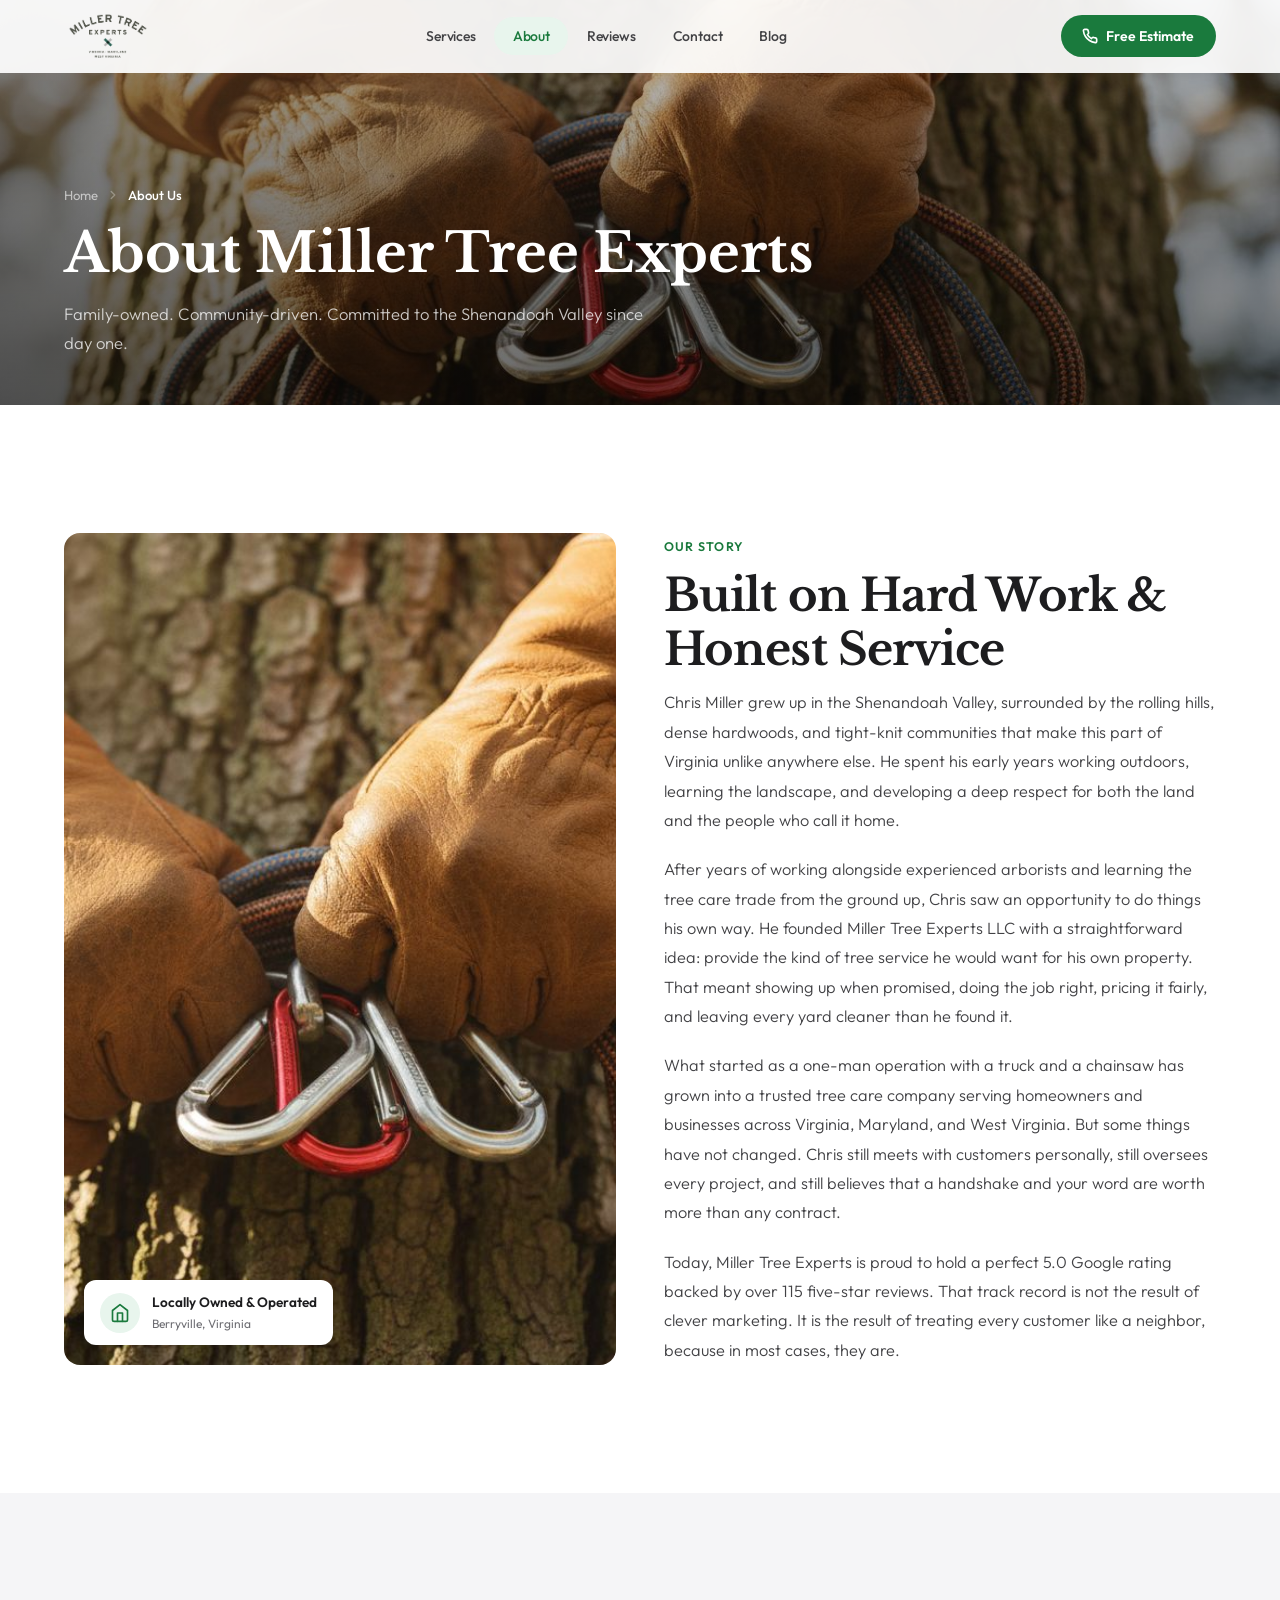
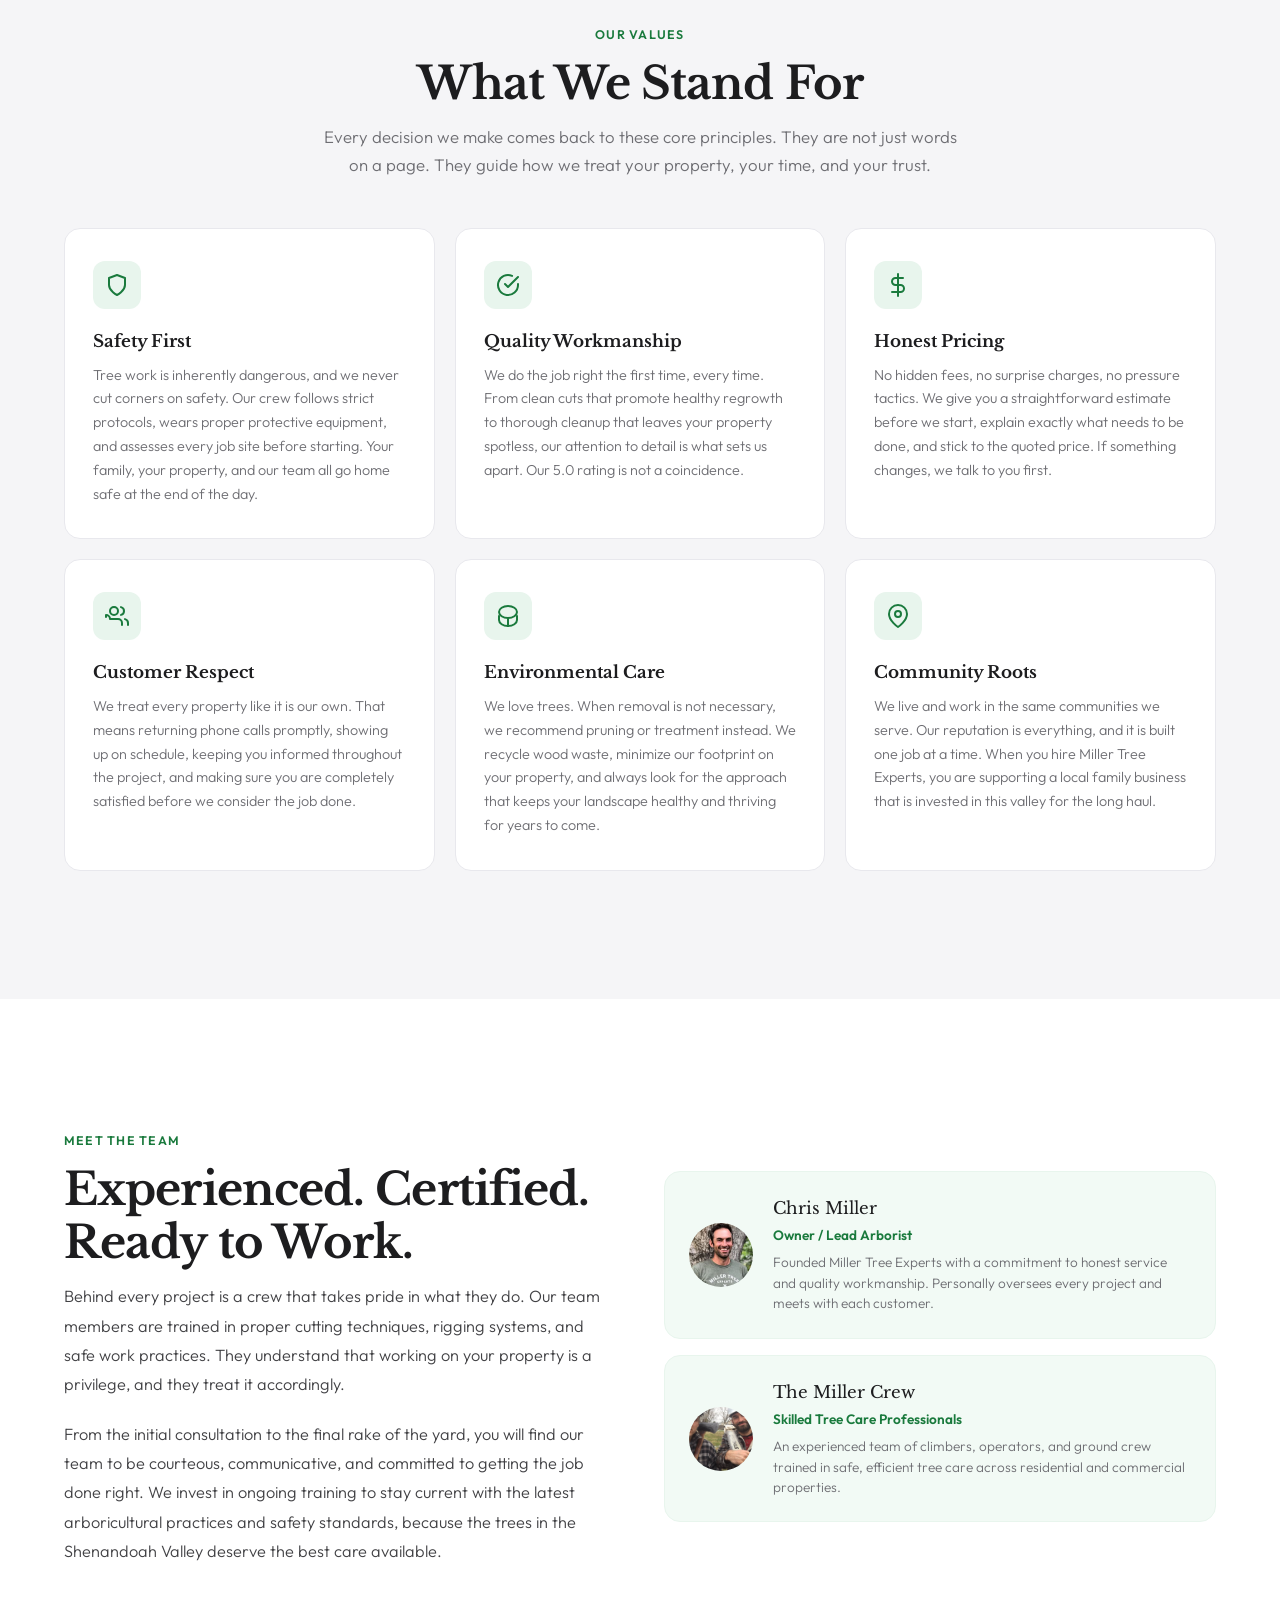
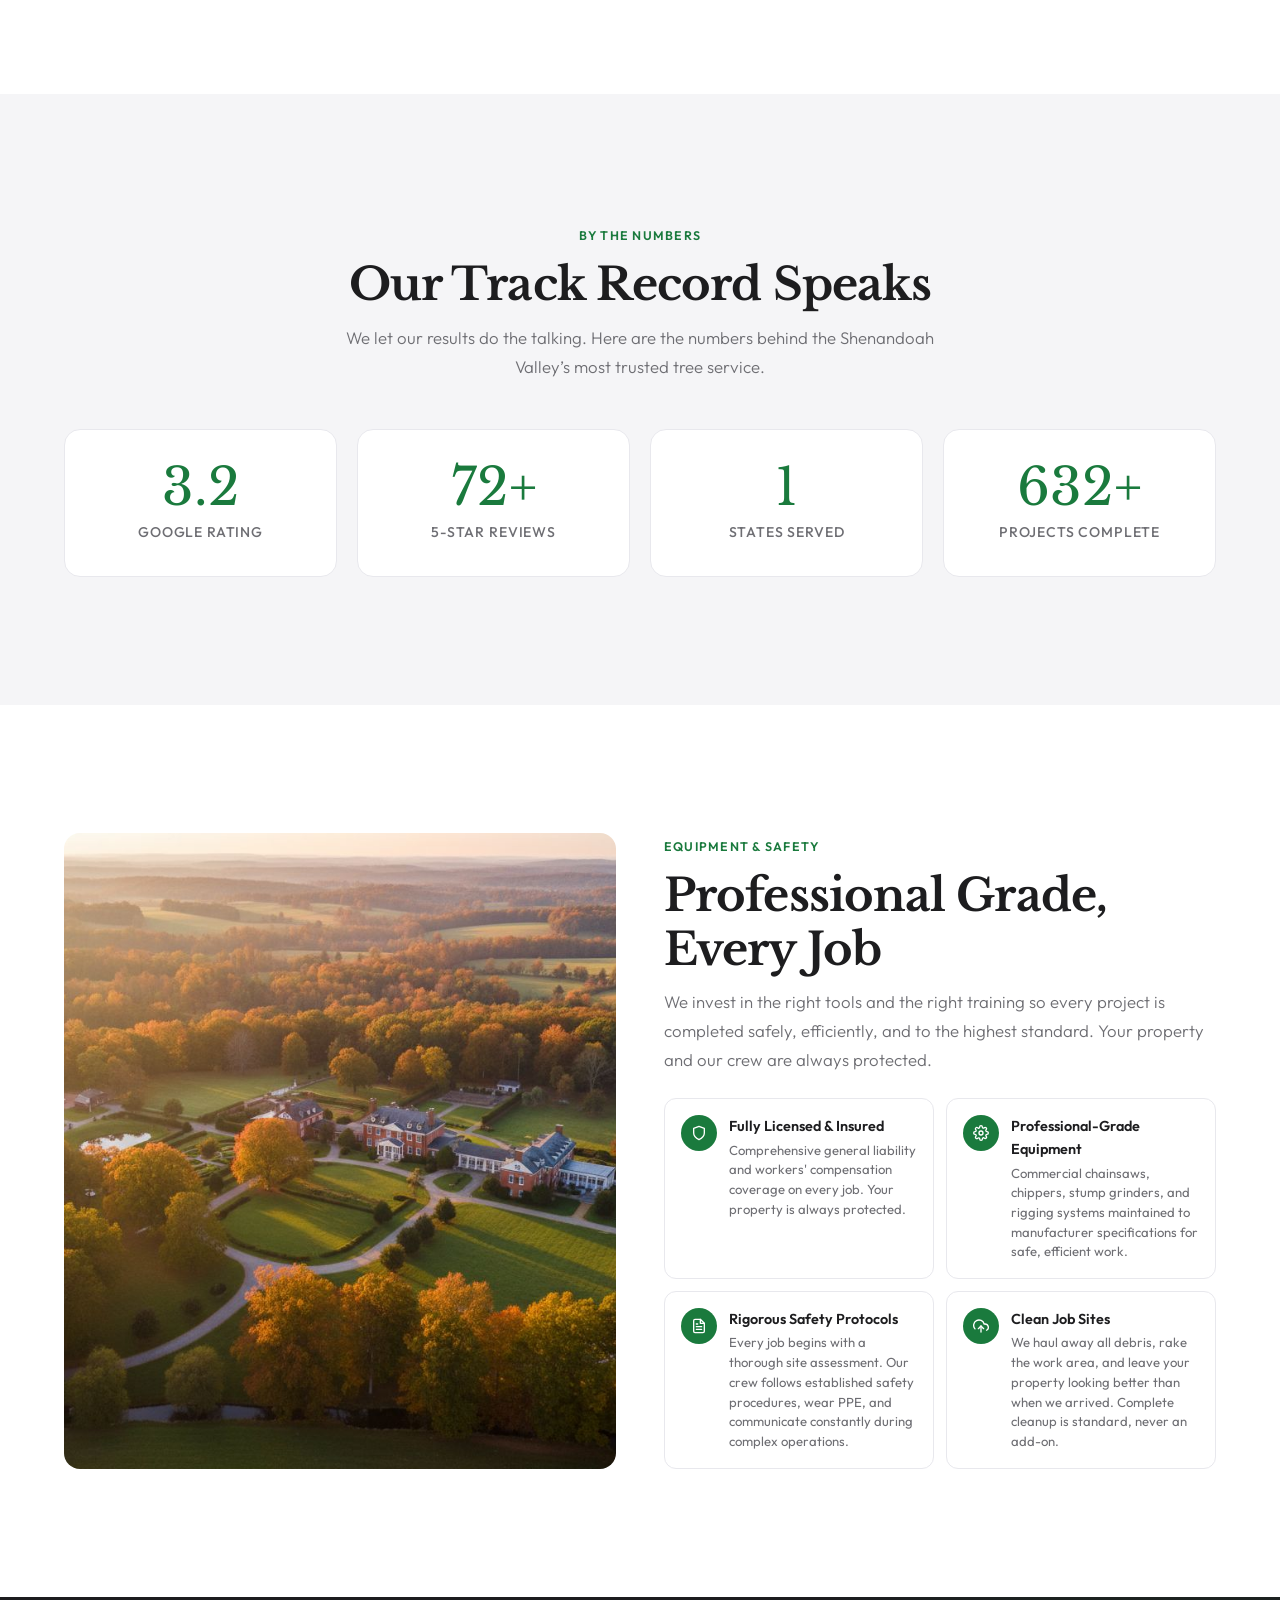
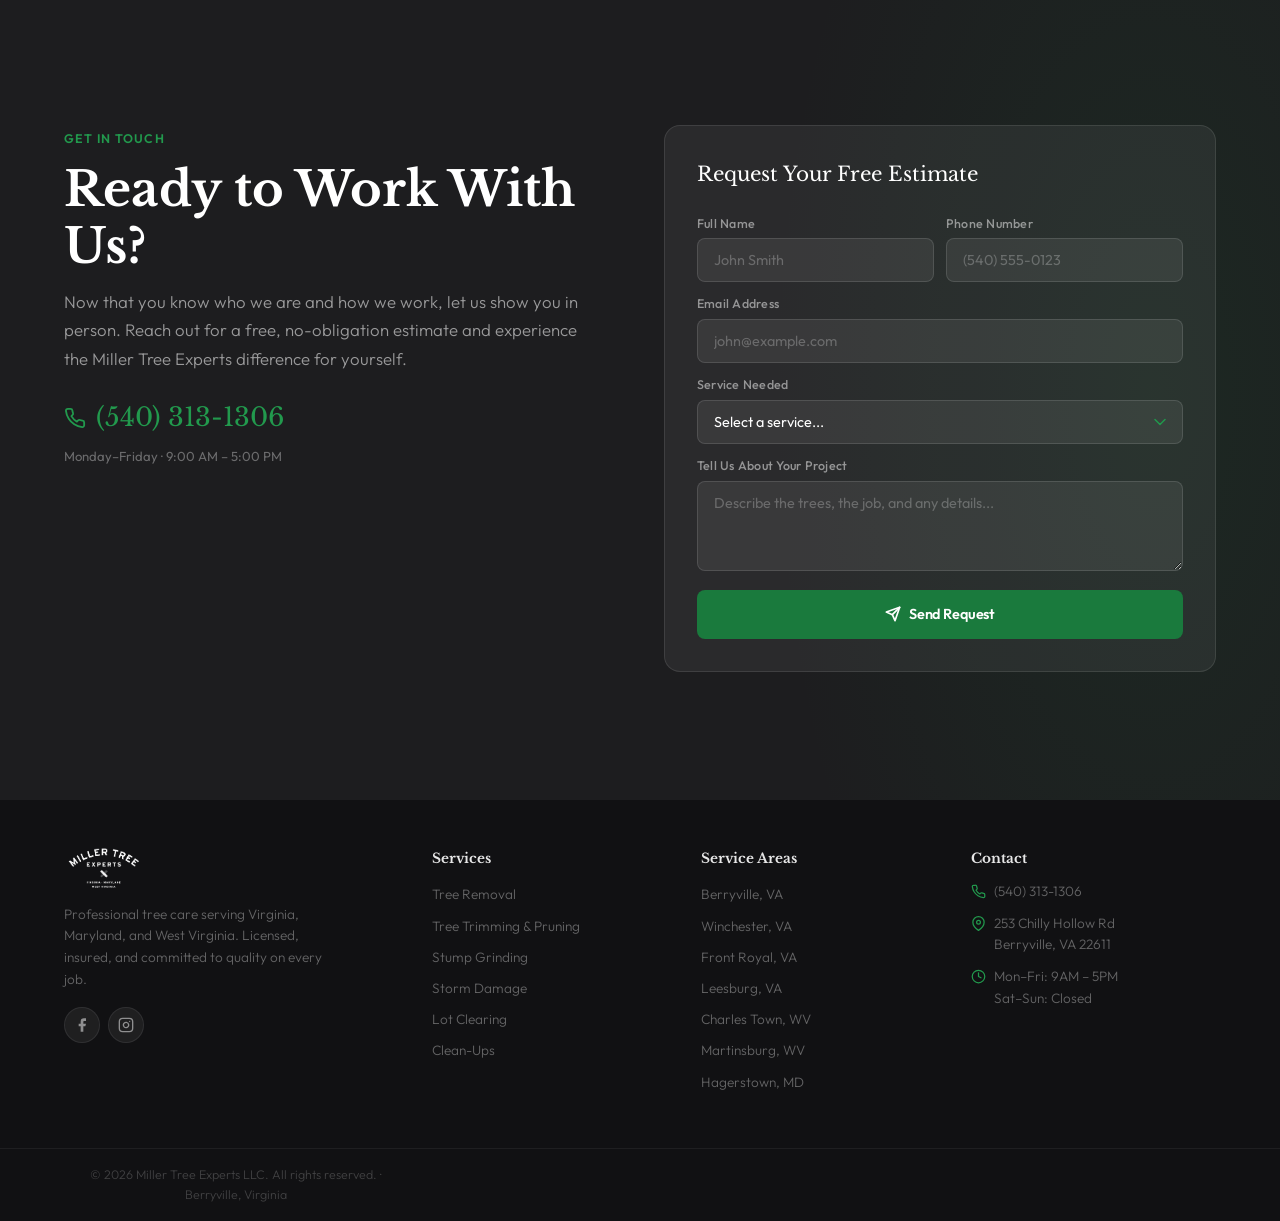
==== commit 4c1b7771: "Extract inline styles into external CSS files Move all inline <style> blocks from HTML pages into or" ====
--- a/prototype/about.html
+++ b/prototype/about.html
@@ -87,284 +87,8 @@
 
     <link rel="stylesheet" href="css/global.css">
 
-    <style>
-        /* ========================================
-           OUR STORY (about grid)
-           ======================================== */
-        .story__grid {
-            display: grid;
-            grid-template-columns: 1fr;
-            gap: var(--space-lg);
-            align-items: stretch;
-        }
-        .story__image {
-            border-radius: var(--radius-lg);
-            overflow: hidden;
-            position: relative;
-        }
-        .story__image img {
-            width: 100%;
-            height: 100%;
-            object-fit: cover;
-        }
-        .story__image-badge {
-            position: absolute;
-            bottom: 1.25rem;
-            left: 1.25rem;
-            background: var(--white);
-            border-radius: var(--radius-md);
-            padding: 0.75rem 1rem;
-            display: flex;
-            align-items: center;
-            gap: 0.75rem;
-            box-shadow: var(--shadow-lg);
-        }
-        .story__image-badge-icon {
-            width: 40px; height: 40px;
-            background: var(--green-pale);
-            border-radius: 50%;
-            display: flex;
-            align-items: center;
-            justify-content: center;
-        }
-        .story__image-badge-icon svg { width: 20px; height: 20px; color: var(--green); }
-        .story__image-badge-text { font-weight: 600; font-size: 0.85rem; }
-        .story__image-badge-sub { font-size: 0.75rem; color: var(--slate-light); }
-
-        .story__text p {
-            font-size: 1.02rem;
-            color: var(--slate-mid);
-            line-height: 1.8;
-            margin-bottom: 1.25rem;
-            font-weight: 300;
-        }
-        .story__text p:last-child {
-            margin-bottom: 0;
-        }
-
-        /* ========================================
-           VALUES GRID
-           ======================================== */
-        .values__grid {
-            display: grid;
-            grid-template-columns: 1fr;
-            gap: 1.25rem;
-        }
-        .value-card {
-            background: var(--white);
-            border: 1px solid var(--gray-200);
-            border-radius: var(--radius-lg);
-            padding: 2rem 1.75rem;
-            transition: transform var(--transition), box-shadow var(--transition), border-color var(--transition);
-        }
-        .value-card:hover {
-            transform: translateY(-4px);
-            box-shadow: var(--shadow-lg);
-            border-color: transparent;
-        }
-        .value-card__icon {
-            width: 48px; height: 48px;
-            background: var(--green-pale);
-            border-radius: var(--radius-md);
-            display: flex;
-            align-items: center;
-            justify-content: center;
-            color: var(--green);
-            margin-bottom: 1.25rem;
-        }
-        .value-card__icon svg { width: 24px; height: 24px; }
-        .value-card__title {
-            font-family: var(--font-heading);
-            font-size: 1.05rem;
-            color: var(--slate);
-            margin-bottom: 0.5rem;
-        }
-        .value-card__desc {
-            font-size: 0.9rem;
-            color: var(--slate-light);
-            line-height: 1.65;
-            font-weight: 300;
-        }
-
-        /* ========================================
-           TEAM SECTION
-           ======================================== */
-        .team__grid {
-            display: grid;
-            grid-template-columns: 1fr;
-            gap: var(--space-lg);
-            align-items: center;
-        }
-        .team__content p {
-            font-size: 1.02rem;
-            color: var(--slate-mid);
-            line-height: 1.8;
-            margin-bottom: 1.25rem;
-            font-weight: 300;
-        }
-        .team__content p:last-child {
-            margin-bottom: 0;
-        }
-        .team__members {
-            display: grid;
-            grid-template-columns: 1fr;
-            gap: 1rem;
-        }
-        .team-card {
-            display: flex;
-            align-items: center;
-            gap: 1.25rem;
-            background: var(--green-wash);
-            border: 1px solid var(--green-pale);
-            border-radius: var(--radius-lg);
-            padding: 1.5rem;
-            transition: transform var(--transition), box-shadow var(--transition);
-        }
-        .team-card:hover {
-            transform: translateY(-2px);
-            box-shadow: var(--shadow-md);
-        }
-        .team-card__avatar {
-            width: 64px; height: 64px;
-            min-width: 64px;
-            border-radius: 50%;
-            overflow: hidden;
-        }
-        .team-card__avatar img {
-            width: 100%;
-            height: 100%;
-            object-fit: cover;
-            display: block;
-        }
-        .team-card__name {
-            font-family: var(--font-heading);
-            font-size: 1.05rem;
-            color: var(--slate);
-            margin-bottom: 0.15rem;
-        }
-        .team-card__role {
-            font-size: 0.85rem;
-            color: var(--green);
-            font-weight: 600;
-            margin-bottom: 0.35rem;
-        }
-        .team-card__desc {
-            font-size: 0.85rem;
-            color: var(--slate-light);
-            line-height: 1.5;
-            font-weight: 300;
-        }
-
-        /* ========================================
-           STATS (bigger version)
-           ======================================== */
-        .stats-big {
-            display: grid;
-            grid-template-columns: repeat(2, 1fr);
-            gap: 1.25rem;
-        }
-        .stat-big {
-            background: var(--white);
-            border: 1px solid var(--gray-200);
-            border-radius: var(--radius-lg);
-            padding: 2rem 1.5rem;
-            text-align: center;
-            transition: transform var(--transition), box-shadow var(--transition);
-        }
-        .stat-big:hover {
-            transform: translateY(-4px);
-            box-shadow: var(--shadow-lg);
-        }
-        .stat-big__number {
-            font-family: var(--font-heading);
-            font-size: clamp(2.4rem, 4vw, 3.2rem);
-            color: var(--green);
-            line-height: 1;
-            margin-bottom: 0.5rem;
-        }
-        .stat-big__label {
-            font-size: 0.88rem;
-            font-weight: 500;
-            color: var(--slate-light);
-            text-transform: uppercase;
-            letter-spacing: 0.06em;
-        }
-
-        /* ========================================
-           EQUIPMENT SECTION
-           ======================================== */
-        .equipment__grid {
-            display: grid;
-            grid-template-columns: 1fr;
-            gap: var(--space-lg);
-            align-items: stretch;
-        }
-        .equipment__image {
-            border-radius: var(--radius-lg);
-            overflow: hidden;
-        }
-        .equipment__image img {
-            width: 100%;
-            height: 100%;
-            object-fit: cover;
-        }
-        .equipment__features {
-            display: grid;
-            grid-template-columns: 1fr;
-            gap: 0.75rem;
-            margin-top: var(--space-md);
-        }
-        .equipment__feat {
-            display: flex;
-            align-items: flex-start;
-            gap: 0.75rem;
-            padding: 1rem;
-            background: var(--white);
-            border-radius: var(--radius-md);
-            border: 1px solid var(--gray-200);
-        }
-        .equipment__feat-icon {
-            width: 36px; height: 36px;
-            min-width: 36px;
-            background: var(--green);
-            border-radius: 50%;
-            display: flex;
-            align-items: center;
-            justify-content: center;
-            color: var(--white);
-        }
-        .equipment__feat-icon svg { width: 16px; height: 16px; }
-        .equipment__feat-title {
-            font-weight: 600;
-            font-size: 0.9rem;
-            margin-bottom: 0.15rem;
-        }
-        .equipment__feat-desc {
-            font-size: 0.82rem;
-            color: var(--slate-light);
-            line-height: 1.5;
-        }
-
-        /* ========================================
-           RESPONSIVE
-           ======================================== */
-        @media (min-width: 640px) {
-            .values__grid { grid-template-columns: repeat(2, 1fr); }
-            .stats-big { grid-template-columns: repeat(4, 1fr); }
-            .team__members { grid-template-columns: 1fr; }
-            .equipment__features { grid-template-columns: 1fr 1fr; }
-        }
-
-        @media (min-width: 768px) {
-            .values__grid { grid-template-columns: repeat(3, 1fr); }
-        }
-
-        @media (min-width: 1024px) {
-            .story__grid { grid-template-columns: 1fr 1fr; }
-            .team__grid { grid-template-columns: 1fr 1fr; }
-            .equipment__grid { grid-template-columns: 1fr 1fr; }
-        }
-    </style>
+    <!-- Page CSS -->
+    <link rel="stylesheet" href="css/pages/about.css">
 </head>
 
 <body>
--- a/prototype/css/pages/about.css
+++ b/prototype/css/pages/about.css
@@ -0,0 +1,278 @@
+/* ========================================
+   ABOUT PAGE
+   ======================================== */
+
+/* Our Story Grid */
+.story__grid {
+    display: grid;
+    grid-template-columns: 1fr;
+    gap: var(--space-lg);
+    align-items: stretch;
+}
+.story__image {
+    border-radius: var(--radius-lg);
+    overflow: hidden;
+    position: relative;
+}
+.story__image img {
+    width: 100%;
+    height: 100%;
+    object-fit: cover;
+}
+.story__image-badge {
+    position: absolute;
+    bottom: 1.25rem;
+    left: 1.25rem;
+    background: var(--white);
+    border-radius: var(--radius-md);
+    padding: 0.75rem 1rem;
+    display: flex;
+    align-items: center;
+    gap: 0.75rem;
+    box-shadow: var(--shadow-lg);
+}
+.story__image-badge-icon {
+    width: 40px; height: 40px;
+    background: var(--green-pale);
+    border-radius: 50%;
+    display: flex;
+    align-items: center;
+    justify-content: center;
+}
+.story__image-badge-icon svg { width: 20px; height: 20px; color: var(--green); }
+.story__image-badge-text { font-weight: 600; font-size: 0.85rem; }
+.story__image-badge-sub { font-size: 0.75rem; color: var(--slate-light); }
+
+.story__text p {
+    font-size: 1.02rem;
+    color: var(--slate-mid);
+    line-height: 1.8;
+    margin-bottom: 1.25rem;
+    font-weight: 300;
+}
+.story__text p:last-child {
+    margin-bottom: 0;
+}
+
+/* ========================================
+   VALUES GRID
+   ======================================== */
+.values__grid {
+    display: grid;
+    grid-template-columns: 1fr;
+    gap: 1.25rem;
+}
+.value-card {
+    background: var(--white);
+    border: 1px solid var(--gray-200);
+    border-radius: var(--radius-lg);
+    padding: 2rem 1.75rem;
+    transition: transform var(--transition), box-shadow var(--transition), border-color var(--transition);
+}
+.value-card:hover {
+    transform: translateY(-4px);
+    box-shadow: var(--shadow-lg);
+    border-color: transparent;
+}
+.value-card__icon {
+    width: 48px; height: 48px;
+    background: var(--green-pale);
+    border-radius: var(--radius-md);
+    display: flex;
+    align-items: center;
+    justify-content: center;
+    color: var(--green);
+    margin-bottom: 1.25rem;
+}
+.value-card__icon svg { width: 24px; height: 24px; }
+.value-card__title {
+    font-family: var(--font-heading);
+    font-size: 1.05rem;
+    color: var(--slate);
+    margin-bottom: 0.5rem;
+}
+.value-card__desc {
+    font-size: 0.9rem;
+    color: var(--slate-light);
+    line-height: 1.65;
+    font-weight: 300;
+}
+
+/* ========================================
+   TEAM SECTION
+   ======================================== */
+.team__grid {
+    display: grid;
+    grid-template-columns: 1fr;
+    gap: var(--space-lg);
+    align-items: center;
+}
+.team__content p {
+    font-size: 1.02rem;
+    color: var(--slate-mid);
+    line-height: 1.8;
+    margin-bottom: 1.25rem;
+    font-weight: 300;
+}
+.team__content p:last-child {
+    margin-bottom: 0;
+}
+.team__members {
+    display: grid;
+    grid-template-columns: 1fr;
+    gap: 1rem;
+}
+.team-card {
+    display: flex;
+    align-items: center;
+    gap: 1.25rem;
+    background: var(--green-wash);
+    border: 1px solid var(--green-pale);
+    border-radius: var(--radius-lg);
+    padding: 1.5rem;
+    transition: transform var(--transition), box-shadow var(--transition);
+}
+.team-card:hover {
+    transform: translateY(-2px);
+    box-shadow: var(--shadow-md);
+}
+.team-card__avatar {
+    width: 64px; height: 64px;
+    min-width: 64px;
+    border-radius: 50%;
+    overflow: hidden;
+}
+.team-card__avatar img {
+    width: 100%;
+    height: 100%;
+    object-fit: cover;
+    display: block;
+}
+.team-card__name {
+    font-family: var(--font-heading);
+    font-size: 1.05rem;
+    color: var(--slate);
+    margin-bottom: 0.15rem;
+}
+.team-card__role {
+    font-size: 0.85rem;
+    color: var(--green);
+    font-weight: 600;
+    margin-bottom: 0.35rem;
+}
+.team-card__desc {
+    font-size: 0.85rem;
+    color: var(--slate-light);
+    line-height: 1.5;
+    font-weight: 300;
+}
+
+/* ========================================
+   STATS (bigger version)
+   ======================================== */
+.stats-big {
+    display: grid;
+    grid-template-columns: repeat(2, 1fr);
+    gap: 1.25rem;
+}
+.stat-big {
+    background: var(--white);
+    border: 1px solid var(--gray-200);
+    border-radius: var(--radius-lg);
+    padding: 2rem 1.5rem;
+    text-align: center;
+    transition: transform var(--transition), box-shadow var(--transition);
+}
+.stat-big:hover {
+    transform: translateY(-4px);
+    box-shadow: var(--shadow-lg);
+}
+.stat-big__number {
+    font-family: var(--font-heading);
+    font-size: clamp(2.4rem, 4vw, 3.2rem);
+    color: var(--green);
+    line-height: 1;
+    margin-bottom: 0.5rem;
+}
+.stat-big__label {
+    font-size: 0.88rem;
+    font-weight: 500;
+    color: var(--slate-light);
+    text-transform: uppercase;
+    letter-spacing: 0.06em;
+}
+
+/* ========================================
+   EQUIPMENT SECTION
+   ======================================== */
+.equipment__grid {
+    display: grid;
+    grid-template-columns: 1fr;
+    gap: var(--space-lg);
+    align-items: stretch;
+}
+.equipment__image {
+    border-radius: var(--radius-lg);
+    overflow: hidden;
+}
+.equipment__image img {
+    width: 100%;
+    height: 100%;
+    object-fit: cover;
+}
+.equipment__features {
+    display: grid;
+    grid-template-columns: 1fr;
+    gap: 0.75rem;
+    margin-top: var(--space-md);
+}
+.equipment__feat {
+    display: flex;
+    align-items: flex-start;
+    gap: 0.75rem;
+    padding: 1rem;
+    background: var(--white);
+    border-radius: var(--radius-md);
+    border: 1px solid var(--gray-200);
+}
+.equipment__feat-icon {
+    width: 36px; height: 36px;
+    min-width: 36px;
+    background: var(--green);
+    border-radius: 50%;
+    display: flex;
+    align-items: center;
+    justify-content: center;
+    color: var(--white);
+}
+.equipment__feat-icon svg { width: 16px; height: 16px; }
+.equipment__feat-title {
+    font-weight: 600;
+    font-size: 0.9rem;
+    margin-bottom: 0.15rem;
+}
+.equipment__feat-desc {
+    font-size: 0.82rem;
+    color: var(--slate-light);
+    line-height: 1.5;
+}
+
+/* ========================================
+   RESPONSIVE
+   ======================================== */
+@media (min-width: 640px) {
+    .values__grid { grid-template-columns: repeat(2, 1fr); }
+    .stats-big { grid-template-columns: repeat(4, 1fr); }
+    .team__members { grid-template-columns: 1fr; }
+    .equipment__features { grid-template-columns: 1fr 1fr; }
+}
+
+@media (min-width: 768px) {
+    .values__grid { grid-template-columns: repeat(3, 1fr); }
+}
+
+@media (min-width: 1024px) {
+    .story__grid { grid-template-columns: 1fr 1fr; }
+    .team__grid { grid-template-columns: 1fr 1fr; }
+    .equipment__grid { grid-template-columns: 1fr 1fr; }
+}
